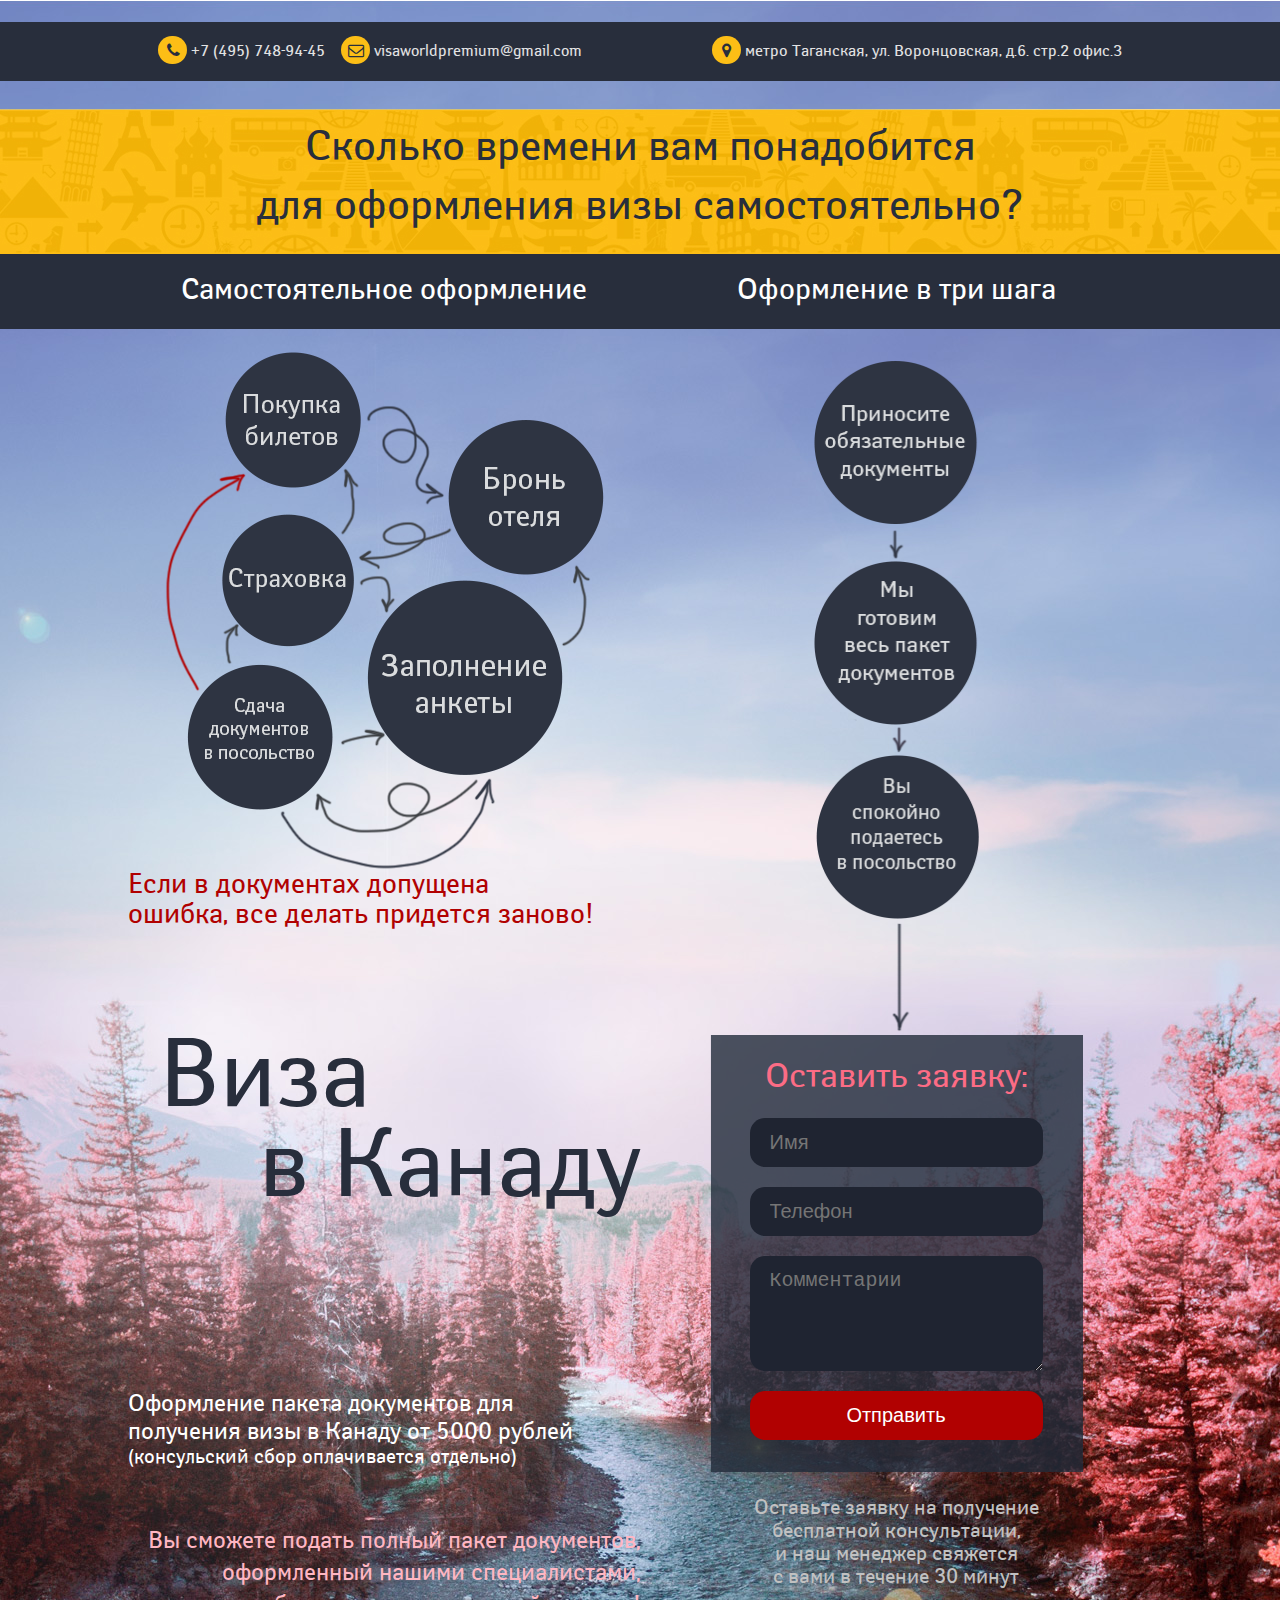
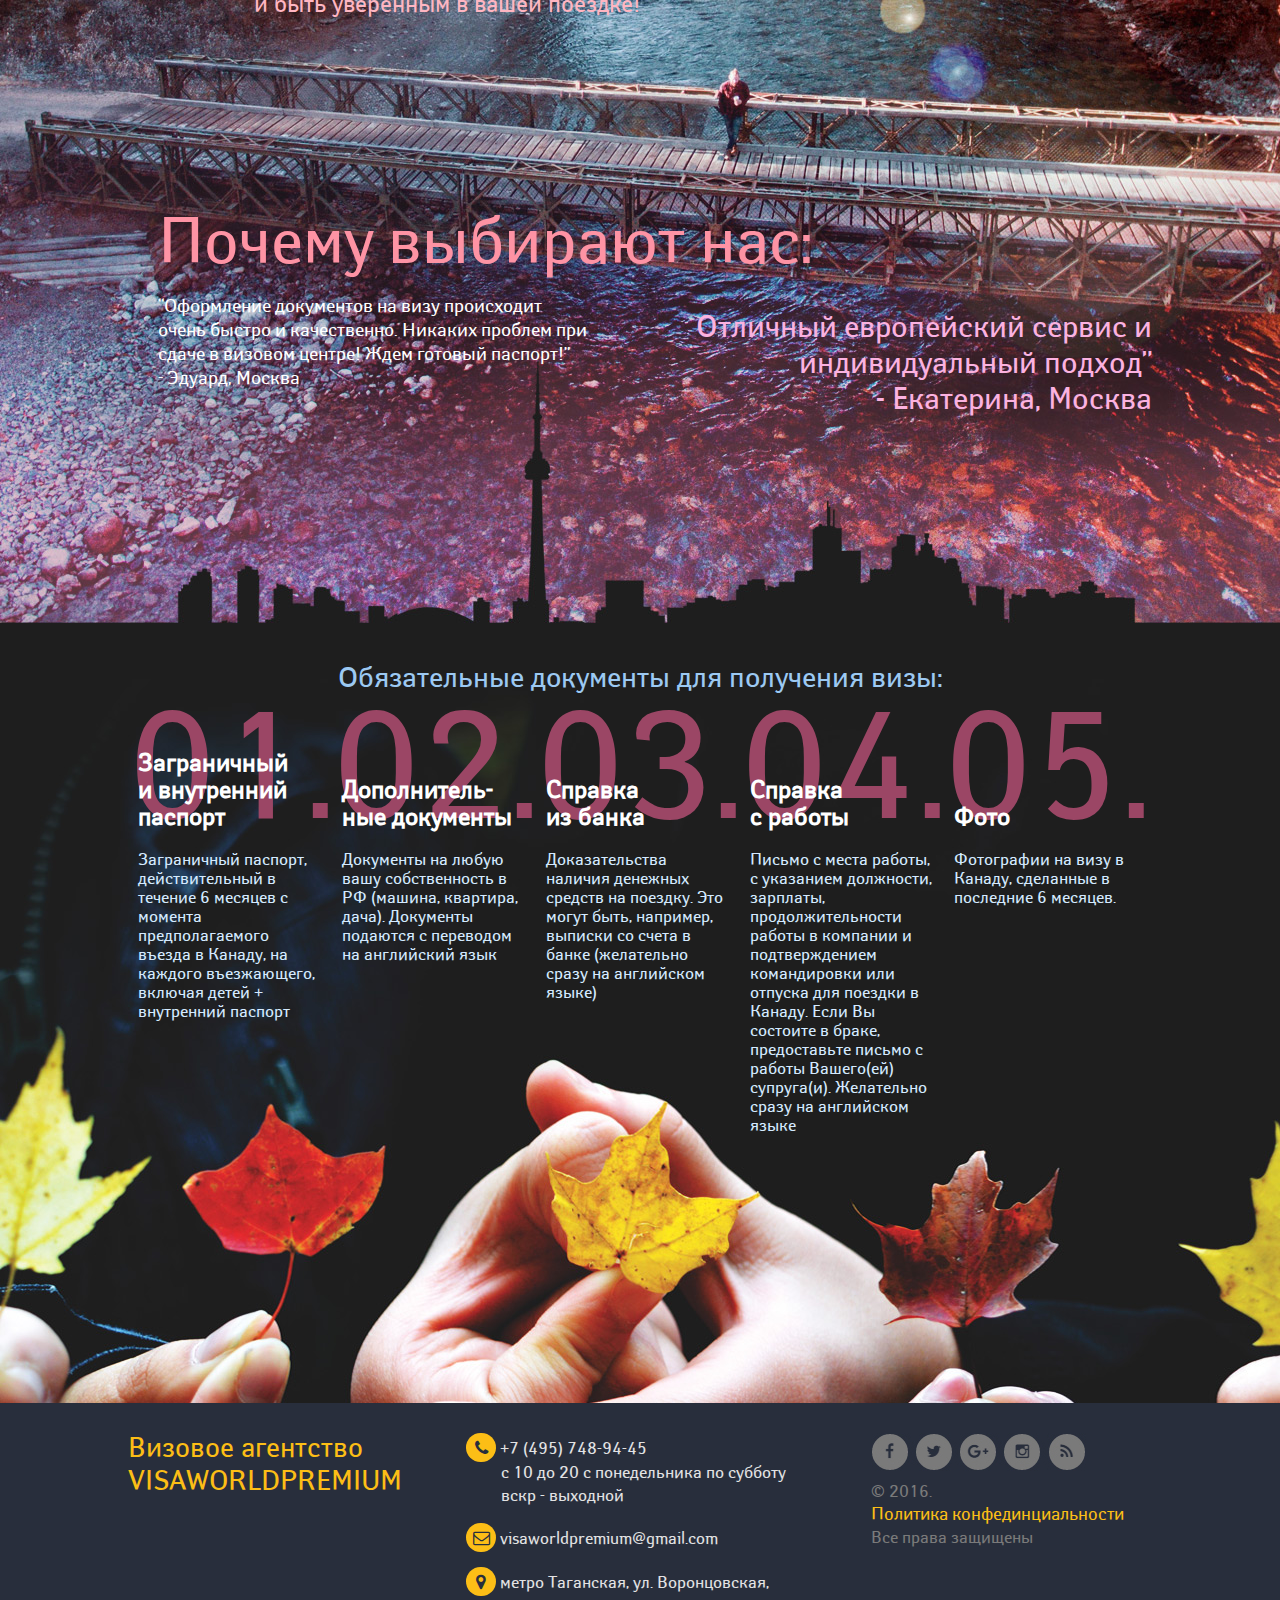
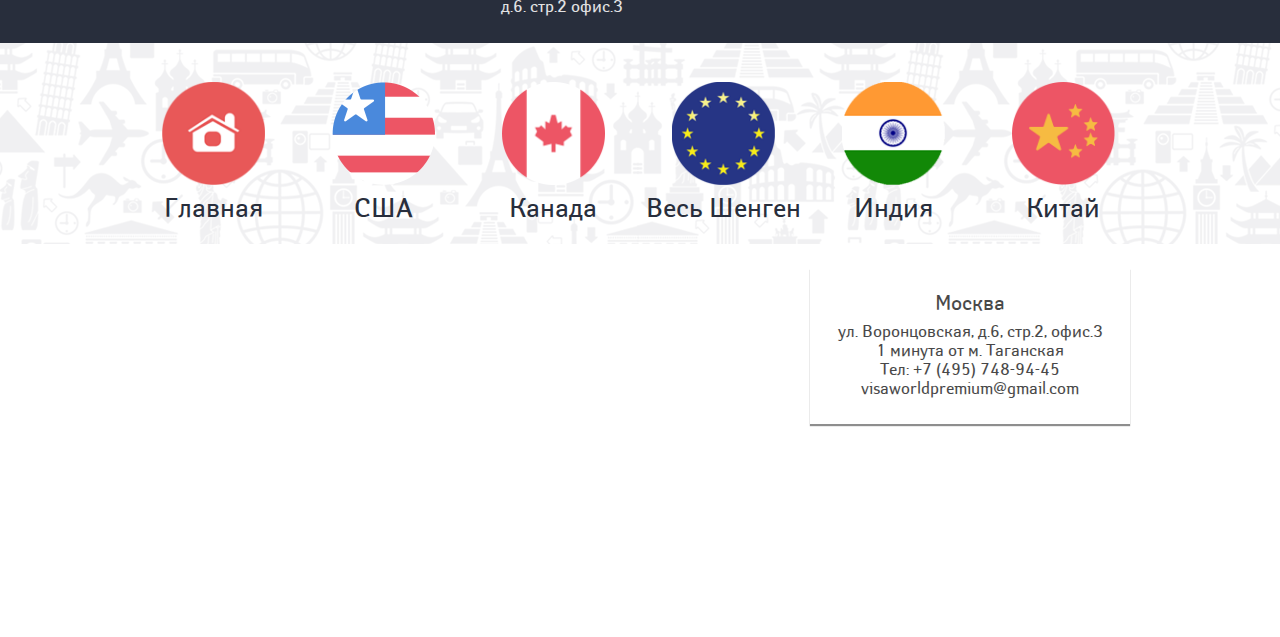
==== canada/index.html @ 1be542d5 "Initial commit" ====
<!DOCTYPE html PUBLIC "-//W3C//DTD XHTML 1.0 Transitional//EN" "http://www.w3.org/TR/xhtml1/DTD/xhtml1-transitional.dtd">
<html lang="ru-RU">
<head>
<meta charset="UTF-8" />
<title>Канада | VISAWORLDPREMIUM</title>
<link rel="stylesheet" type="text/css" media="all" href="../wp-content/themes/vwp2/style.css" />
<link rel="pingback" href="http://visaworldpremium.ru/xmlrpc.php" />

<!-- All in One SEO Pack 2.3.11.1 by Michael Torbert of Semper Fi Web Design[178,210] -->
<link rel="canonical" href="index.html" />
<!-- /all in one seo pack -->
<link rel='dns-prefetch' href='http://s0.wp.com' />
<link rel='dns-prefetch' href='http://s.w.org' />
		<script type="text/javascript">
			window._wpemojiSettings = {"baseUrl":"https:\/\/s.w.org\/images\/core\/emoji\/2.2.1\/72x72\/","ext":".png","svgUrl":"https:\/\/s.w.org\/images\/core\/emoji\/2.2.1\/svg\/","svgExt":".svg","source":{"concatemoji":"http:\/\/visaworldpremium.ru\/wp-includes\/js\/wp-emoji-release.min.js?ver=4.7.2"}};
			!function(a,b,c){function d(a){var b,c,d,e,f=String.fromCharCode;if(!k||!k.fillText)return!1;switch(k.clearRect(0,0,j.width,j.height),k.textBaseline="top",k.font="600 32px Arial",a){case"flag":return k.fillText(f(55356,56826,55356,56819),0,0),!(j.toDataURL().length<3e3)&&(k.clearRect(0,0,j.width,j.height),k.fillText(f(55356,57331,65039,8205,55356,57096),0,0),b=j.toDataURL(),k.clearRect(0,0,j.width,j.height),k.fillText(f(55356,57331,55356,57096),0,0),c=j.toDataURL(),b!==c);case"emoji4":return k.fillText(f(55357,56425,55356,57341,8205,55357,56507),0,0),d=j.toDataURL(),k.clearRect(0,0,j.width,j.height),k.fillText(f(55357,56425,55356,57341,55357,56507),0,0),e=j.toDataURL(),d!==e}return!1}function e(a){var c=b.createElement("script");c.src=a,c.defer=c.type="text/javascript",b.getElementsByTagName("head")[0].appendChild(c)}var f,g,h,i,j=b.createElement("canvas"),k=j.getContext&&j.getContext("2d");for(i=Array("flag","emoji4"),c.supports={everything:!0,everythingExceptFlag:!0},h=0;h<i.length;h++)c.supports[i[h]]=d(i[h]),c.supports.everything=c.supports.everything&&c.supports[i[h]],"flag"!==i[h]&&(c.supports.everythingExceptFlag=c.supports.everythingExceptFlag&&c.supports[i[h]]);c.supports.everythingExceptFlag=c.supports.everythingExceptFlag&&!c.supports.flag,c.DOMReady=!1,c.readyCallback=function(){c.DOMReady=!0},c.supports.everything||(g=function(){c.readyCallback()},b.addEventListener?(b.addEventListener("DOMContentLoaded",g,!1),a.addEventListener("load",g,!1)):(a.attachEvent("onload",g),b.attachEvent("onreadystatechange",function(){"complete"===b.readyState&&c.readyCallback()})),f=c.source||{},f.concatemoji?e(f.concatemoji):f.wpemoji&&f.twemoji&&(e(f.twemoji),e(f.wpemoji)))}(window,document,window._wpemojiSettings);
		</script>
		<style type="text/css">img.wp-smiley,
img.emoji {
	display: inline !important;
	border: none !important;
	box-shadow: none !important;
	height: 1em !important;
	width: 1em !important;
	margin: 0 .07em !important;
	vertical-align: -0.1em !important;
	background: none !important;
	padding: 0 !important;
}
</style>
<link rel='stylesheet' id='contact-form-7-css'  href='../wp-content/plugins/contact-form-7/includes/css/styles-ver=4.6.css' type='text/css' media='all' />
<link rel='stylesheet' id='jetpack_css-css'  href='../wp-content/plugins/jetpack/css/jetpack-ver=4.4.2.css' type='text/css' media='all' />
<script type='text/javascript' src='../wp-includes/js/jquery/jquery-ver=1.12.4.js'></script>
<script type='text/javascript' src='../wp-includes/js/jquery/jquery-migrate.min-ver=1.4.1.js'></script>
<link rel='https://api.w.org/' href='../wp-json/index.json' />
<link rel="EditURI" type="application/rsd+xml" title="RSD" href="../xmlrpc.php-rsd.xml" />
<link rel="wlwmanifest" type="application/wlwmanifest+xml" href="../wp-includes/wlwmanifest.xml" /> 
<meta name="generator" content="WordPress 4.7.2" />
<link rel='shortlink' href='http://wp.me/P8fleC-g' />
<link rel="alternate" type="application/json+oembed" href="../wp-json/oembed/1.0/embed-url=http---visaworldpremium.ru-canada-.json" />
<link rel="alternate" type="text/xml+oembed" href="../wp-json/oembed/1.0/embed-url=http---visaworldpremium.ru-canada-&amp;format=xml.xml" />

<link rel='dns-prefetch' href='http://v0.wordpress.com'>
<style type='text/css'>img#wpstats{display:none}</style>
<!-- Jetpack Open Graph Tags -->
<meta property="og:type" content="article" />
<meta property="og:title" content="Канада" />
<meta property="og:url" content="http://visaworldpremium.ru/canada/" />
<meta property="og:description" content="Посмотрите запись, чтобы узнать подробности." />
<meta property="article:published_time" content="2016-12-29T16:47:37+00:00" />
<meta property="article:modified_time" content="2016-12-29T16:47:37+00:00" />
<meta property="og:site_name" content="VISAWORLDPREMIUM" />
<meta property="og:image" content="https://s0.wp.com/i/blank.jpg" />
<meta property="og:locale" content="ru_RU" />
<meta name="twitter:card" content="summary" />
<meta name="twitter:description" content="Посмотрите запись, чтобы узнать подробности." />
	<meta name="format-detection" content="telephone=no">
	<meta name="format-detection" content="address=no">

<meta name="viewport" content="width=device-width, initial-scale=1">
<link rel="stylesheet" type="text/css" media="all" href="../wp-content/themes/vwp2/css/font-awesome.min.css" />
<meta name="description" content=" " />
<link rel="shortcut icon" type="image/x-icon" href="" />
<link rel="icon" type="image/x-icon" href="" />
<script src="http://api-maps.yandex.ru/2.1/?lang=ru_RU" type="text/javascript"></script>
<link href="https://fonts.googleapis.com/css?family=Roboto" rel="stylesheet">
</head>
<body>
<div class="wrapper">
<div class="home-canada">

<!--Top Contacts Start-->
<div class="top-contacts">
<div class="top-contacts-ins">
<div class="top-phone">
<i class="fa fa-phone" aria-hidden="true"></i> +7 (495) 748-94-45</div>
<div class="top-email">
<i class="fa fa-envelope-o" aria-hidden="true"></i> visaworldpremium@gmail.com</div>
<div class="top-adress">
<i class="fa fa-map-marker" aria-hidden="true"></i> метро Таганская, ул. Воронцовская, д.6. стр.2 офис.3</div>
</div>
</div>
<!--Top Contacts End-->

<!--Top Slogan Start-->
<div class="top-slogan">
<span>Сколько времени вам понадобится<br />
для оформления визы самостоятельно?</span>
</div>
<div class="top-slogans1">
<div class="top-slogans1-ins">
<div class="top-slogans1-left">
Самостоятельное оформление
</div>
<div class="top-slogans1-right">
Оформление в три шага
</div>
</div>
</div>
<!--Top Slogan End-->
<!--Steps Start-->
<div class="steps">
<div class="steps-left">
<div class="steps-title">Самостоятельное оформление</div>
<img src="../wp-content/themes/vwp2/images/circle-bg1-3.png" />
Если в документах допущена<br />
ошибка, все делать придется заново!
</div>
<div class="steps-right">
<div class="steps-title">Оформление в три шага</div>
<img src="../wp-content/themes/vwp2/images/circle-bg2-5.png" />
</div>
</div>
<!--Steps End-->

<!--Form Start-->
<div class="form-block">
<div class="form-left">
<span class="can-title can-title-right">Виза</span>
<span class="can-title">в Канаду</span>

<span class="can-subtitle">Оформление пакета документов для<br />
получения визы в Канаду от 5000 рублей</span>
<span class="can-subtitle-small">(консульский сбор оплачивается отдельно)</span>

<div class="under-form-title2">
Вы сможете подать полный пакет документов,<br />
оформленный нашими специалистами,<br />
и быть уверенным в вашей поездке!
</div>
</div>
<div class="form-right">
<div class="form-item2">
<div class="form-item-ins">
Оставить заявку:
<form action="../mail.php.html" method="post" onsubmit="yaCounter42616294.reachGoal('canada'); return true;">
<div class="order__input">
<input type="text" class="input" name="name" placeholder="Имя" required>
</div>
<div class="order__input">
<input type="text" class="input" name="phone" placeholder="Телефон" required>
<input type="hidden" class="" value="Заявка с сайта. Страница Канада" name="type">
</div>
<div class="order__input">
<textarea name="time" class="textarea" placeholder="Комментарии"></textarea>
</div>
<div class="order__input">
<input type="submit" class="submit" value="Отправить">
</div>
</form>
</div>
</div>
<div class="form-mess2">
Оставьте заявку на получение<br />
бесплатной консультации,<br />
и наш менеджер свяжется<br />
с вами в течение 30 минут
</div>
</div>
</div>
<!--Form End-->

<div style="clear:both;"></div>

<div class="can2-title2">Почему выбирают нас:</div>

<div class="can2-tworev">
<div class="can2-rew-item1">
“Оформление документов на визу
происходит очень быстро и качественно.
Никаких проблем при сдаче в визовом
центре! Ждем готовый паспорт!”<br />
- Эдуард, Москва
</div>
<div class="can2-rew-item2">
Отличный европейский сервис
и индивидуальный подход”<br />
- Екатерина, Москва
</div>
</div>

</div>
<div class="home-canada2">

<div class="can2-title">Обязательные документы для получения визы:</div>
<div class="can2-numbers">

<div class="number-item2">
<div class="number-cif2">01.</div>
<div class="number-desc2">
<strong>Заграничный<br />и внутренний паспорт</strong><br />
Заграничный паспорт,
действительный в
течение 6 месяцев с
момента предполагаемого
въезда в Канаду, на
каждого въезжающего,
включая детей +
внутренний паспорт
</div>
</div>

<div class="number-item2">
<div class="number-cif2">02.</div>
<div class="number-desc2">
<strong>Дополнитель-<br />ные документы</strong><br />
Документы на любую
вашу собственность
в РФ (машина,
квартира, дача).
Документы подаются
с переводом на
английский язык
</div>
</div>

<div class="number-item2">
<div class="number-cif2">03.</div>
<div class="number-desc2">
<strong>Справка<br />из банка</strong><br />
Доказательства наличия
денежных средств на
поездку. Это могут быть,
например, выписки со
счета в банке (желательно
сразу на английском языке)
</div>
</div>

<div class="number-item2">
<div class="number-cif2">04.</div>
<div class="number-desc2">
<strong>Справка<br />с работы</strong><br />
Письмо с места работы,
с указанием должности,
зарплаты,
продолжительности
работы в компании и
подтверждением
командировки или
отпуска для поездки
в Канаду. Если Вы состоите
в браке, предоставьте
письмо с работы Вашего(ей)
супруга(и). Желательно сразу
на английском языке 
</div>
</div>

<div class="number-item2">
<div class="number-cif2">05.</div>
<div class="number-desc2">
<strong>Фото</strong><br />
Фотографии на визу
в Канаду, сделанные
в последние 6 месяцев.
</div>
</div>
<div style="clear:both;"></div>
</div>

<div style="clear:both;"></div>
</div>
<div class="footer">

<!--Footer Informations Start-->
<div class="footer-ins">
<div class="footer-item1">
Визовое агентство<br />
VISAWORLDPREMIUM</div>
<div class="footer-item2">
<div class="footer-item2-ins">
<i class="fa fa-phone" aria-hidden="true"></i> +7 (495) 748-94-45<br />
<span>с 10 до 20 с понедельника по субботу<br />
вскр - выходной</span>
<div class="clear3"></div>
<i class="fa fa-envelope-o" aria-hidden="true"></i> visaworldpremium@gmail.com<div class="clear3"></div>
<i class="fa fa-map-marker" aria-hidden="true"></i> метро Таганская, ул. Воронцовская,<br /> <span>д.6. стр.2 офис.3</span></div>
</div>
<div class="footer-item3">
<div class="footer-item3-ins">
<img src="../wp-content/themes/vwp2/images/soc.jpg" />
<div>© 2016.<br />
<a href="index.html#">Политика конфединциальности</a><br />
Все права защищены</div></div>
</div>
</div><!--Footer Informations End-->

</div>

<!--Lands Start-->
<div class="lands-bg2">
<div class="lands-bg-ins2">

<div class="lands-item2">
<a href="../index.html" title="Главная"><img src="../wp-content/themes/vwp2/images/home.png" /><span>Главная</span></a></div>
<div class="lands-item2">
<a href="../usa/index.html" title="США"><img src="../wp-content/themes/vwp2/images/usa.png" /><span>США</span></a></div>
<div class="lands-item2">
<a href="index.html" title="Канада"><img src="../wp-content/themes/vwp2/images/canada.png" /><span>Канада</span></a></div>
<div class="lands-item2">
<a href="../shengen/index.html" title="Весь Шенген"><img src="../wp-content/themes/vwp2/images/eu.png" /><span>Весь Шенген</span></a></div>
<div class="lands-item2">
<a href="../india/index.html" title="Индия"><img src="../wp-content/themes/vwp2/images/india.png" /><span>Индия</span></a></div>
<div class="lands-item2">
<a href="../china/index.html" title="Китай"><img src="../wp-content/themes/vwp2/images/kitai.png" /><span>Китай</span></a></div>
<div style="clear:both;"></div>
</div>
</div><!--Lands End-->

<div class="footer-map">
<div class="cnt">
				<div class="map__block">
					<p><b>Москва</b></p>
<p>ул. Воронцовская, д.6, стр.2, офис.3<br />1 минута от м. Таганская<br />Тел: +7 (495) 748-94-45<br />visaworldpremium@gmail.com</p>				</div>
</div>
<div id="map" style="width: 100%; height: 393px;"></div>
<script type="text/javascript">
    ymaps.ready(init);
    var myMap,
        myPlacemark;

    function init(){     
        myMap = new ymaps.Map("map", {
            center: [55.739504, 37.654960],
            zoom: 17,
			controls: []
        });

        myPlacemark = new ymaps.Placemark([55.739504, 37.654960], { 
			hintContent: 'Визовое агентство VISAWORLDPREMIUM', 
            balloonContent: 'метро Таганская, ул. Воронцовская, д.6, стр.2, офис.3'
        },
		{preset: 'islands#blueDotIcon'});

        myMap.geoObjects.add(myPlacemark);
    }
	
</script>
</div>
</div>
	<div style="display:none">
	</div>
<script type='text/javascript' src='../wp-includes/js/comment-reply.min-ver=4.7.2.js'></script>
<script type='text/javascript' src='../wp-content/plugins/contact-form-7/includes/js/jquery.form.min-ver=3.51.0-2014.06.20.js'></script>
<script type='text/javascript'>
/* <![CDATA[ */
var _wpcf7 = {"recaptcha":{"messages":{"empty":"\u041f\u043e\u0436\u0430\u043b\u0443\u0439\u0441\u0442\u0430 \u043f\u043e\u0434\u0442\u0432\u0435\u0440\u0434\u0438\u0442\u0435, \u0447\u0442\u043e \u0412\u044b - \u043d\u0435 \u0440\u043e\u0431\u043e\u0442."}}};
/* ]]> */
</script>
<script type='text/javascript' src='../wp-content/plugins/contact-form-7/includes/js/scripts-ver=4.6.js'></script>
<script type='text/javascript' src='http://s0.wp.com/wp-content/js/devicepx-jetpack.js?ver=201706'></script>
<script type='text/javascript' src='../wp-includes/js/wp-embed.min-ver=4.7.2.js'></script>
<script type='text/javascript' src='http://stats.wp.com/e-201706.js' async defer></script>
<script type='text/javascript'>
	_stq = window._stq || [];
	_stq.push([ 'view', {v:'ext',j:'1:4.4.2',blog:'121867238',post:'16',tz:'3',srv:'visaworldpremium.ru'} ]);
	_stq.push([ 'clickTrackerInit', '121867238', '16' ]);
</script>
<!-- Yandex.Metrika counter -->
<script type="text/javascript">
    (function (d, w, c) {
        (w[c] = w[c] || []).push(function() {
            try {
                w.yaCounter42616294 = new Ya.Metrika({
                    id:42616294,
                    clickmap:true,
                    trackLinks:true,
                    accurateTrackBounce:true,
                    webvisor:true
                });
            } catch(e) { }
        });

        var n = d.getElementsByTagName("script")[0],
            s = d.createElement("script"),
            f = function () { n.parentNode.insertBefore(s, n); };
        s.type = "text/javascript";
        s.async = true;
        s.src = "https://mc.yandex.ru/metrika/watch.js";

        if (w.opera == "[object Opera]") {
            d.addEventListener("DOMContentLoaded", f, false);
        } else { f(); }
    })(document, window, "yandex_metrika_callbacks");
</script>
<noscript><div><img src="https://mc.yandex.ru/watch/42616294" style="position:absolute; left:-9999px;" alt="" /></div></noscript>
<!-- /Yandex.Metrika counter -->
</body>
</html>
---- wp-content/themes/vwp2/style.css ----
/*
Theme Name: VISAWORLDPREMIUM
Theme URI: http://visaworldpremium.ru
Description: Тема для сайта Визового агентства VISAWORLDPREMIUM
Version: 1.0
Author: Q333
Author URI: http://visaworldpremium.ru
*/
@font-face {
    font-family: YanusC;
    src: url("fonts/yanusc.otf");
	src: url("fonts/pt_yanus_cyrillic.ttf");
   }
* {
	outline: none;
	margin: 0;
	padding: 0;
	-webkit-box-sizing: border-box;
	   -moz-box-sizing: border-box;
	        box-sizing: border-box;
}

body { background-color:#282E3C;
	margin: 0;
	font-family: YanusC, sans-serif;
	font-size: 16px;
	color: #ffffff;
}

a{color:#fcbe16; text-decoration: none; font-family: YanusC, sans-serif; font-size: 16px; outline: none;}
a:hover{color:#fcbe16; text-decoration: underline; font-family: YanusC, sans-serif; font-size: 16px; outline: none;}

img {border:0}
a img {border:0}
div {overflow:visible;}
input, textarea { outline:none; }
input:active, textarea:active { outline:none; }
:focus { outline:none; }

.clear1 {width:100%; height:5px; clear:both;}
.clear2 {width:100%; height:10px;}
.clear3 {width:100%; height:15px;}
.clear4 {width:100%; height:20px;}
.clear5 {width:100%; height:30px;}

.wrapper {max-width:1600px; min-width:1024px; height:auto; display:block; margin:0 auto;}
.home-main {background: url("images/home-bg.jpg") center top no-repeat; max-width:1600px; min-width:1024px; height:2012px; display:block; margin:0 auto; padding-top:22px;}



.top-contacts {background-color:#282e3c; width:100%; height:59px; display:block; margin-bottom:28px;}
.top-contacts-ins {width:1024px; font-family: YanusC, sans-serif; display:block; color:#e2e2e3; font-size:16px; line-height:59px; margin:0 auto;}
.top-contacts-ins a{color:#e2e2e3; font-size:16px; line-height:59px; text-decoration: none;}
.top-contacts-ins i {width:29px; color:#282e3c; background-color:#fcbe16; border-radius: 5px; border-radius: 18px;}
.fa-phone {padding: 6px 0px 6px 9px;}
.fa-envelope-o {padding: 6px 0px 6px 7px;}
.fa-map-marker {padding: 6px 10px 6px 10px;}
.top-phone {width:213px; float:left; padding-left:30px;}
.top-email {width:269px; float:left;}
.top-adress {width:482px; float:right; text-align:right; padding-right:30px;}

.top-slogan {background: url("images/yellow-bg.jpg") center top no-repeat #fcbe16; max-width:1600px; min-width:1024px; height:145px; text-align:center; color:#282e3c; font-size:43px; line-height:59px;}
.top-slogan span {padding-top:10px; display:block;}

.top-slogans1 {background-color:#282e3c; width:100%; height:75px; display:block;}
.top-slogans1-ins {width:1024px; font-family: YanusC, sans-serif; display:block; color:#ffffff; font-size:30px; line-height:75px; margin:0 auto;}
.top-slogans1-left {width:512px; float:left; text-align:center;}
.top-slogans1-right {width:512px; float:right; text-align:center;}

.steps {width:1024px; display:block; margin:0 auto; height:auto; color:#b10101; text-align:left; font-size:28px; clear:both;}
.steps-left {width:512px; height:auto; float:left;}
.steps-left img {width:439px; height:518px; border:0; margin:23px auto 0 auto; display:block;}
.steps-right {width:512px; height:auto; float:right;}
.steps-right img {width:165px; height:671px; border:0; margin:32px auto 0 auto; display:block;}

.steps-title {display:none;}

.form-block {width:1024px; display:block; margin:0 auto; height:auto; color:#282e3c; text-align:center; font-size:53px; clear:both; padding-top:3px;}
.form-left {width:512px; height:auto; float:left;}
.form-right {width:512px; height:auto; float:right;}
.form-item {background: url("images/form-bg.png") center top repeat-y; width:373px; min-height:437px; text-align:center; color:#fcbe16; font-size:35px; line-height:40px; display:block; margin:0 auto;}
.form-item2 {background: url("images/form-bg.png") center top repeat-y; width:373px; min-height:437px; text-align:center; color:#fc6c85; font-size:35px; line-height:40px; display:block; margin:0 auto;}
.form-item3 {background: url("images/form-bg.png") center top repeat-y; width:373px; min-height:437px; text-align:center; color:#53a6fc; font-size:35px; line-height:40px; display:block; margin:0 auto;}
.form-item-ins {padding:23px 40px 23px 40px; width:100%;}
.form-item-ins form{font-size:14px; line-height:18px;}
.form-mess {color:#1e2325; text-align:center; font-size:21px; padding-top:25px;}



form .input {background-color:#1f2431; width:100%; border:0; border-radius:15px; color:#757a85; font-size:20px; padding:13px 20px;}
form .textarea {background-color:#1f2431; width:100%; height:115px; border:0; border-radius:15px; color:#757a85; font-size:20px; padding:13px 20px;}
form .order__input {padding-top:20px;}
form .submit {background-color:#b10101; width:100%; border:0; border-radius:15px; color:#ffffff; font-size:20px; padding:13px 20px; text-align:center;  cursor:pointer;}

.home-middle {background: url("images/fly-bg.jpg") center top no-repeat; max-width:1600px; min-width:1024px; height:973px; display:block; margin:0 auto;}


.lands-title {width:1024px; color:#dde7ff; font-size:33px; padding:50px 0px; display:block; margin:0 auto; text-align:center;}
.lands-items {width:1024px; display:block; margin:0 auto; color:#ffffff; font-size:23px; text-align:center; clear:both;}
.lands-items a{color:#ffffff; font-size:23px; text-decoration: none;}
.lands-item {width:204px; height:auto; float:left; padding-bottom:20px;}
.lands-item img {width:103px; height:103px; border:0; margin-bottom:10px;}
.lands-item span {display:block;}

.pref-blocks {width:1024px; font-size:28px; padding:50px 0px; display:block; margin:0 auto; clear:both;}
.pref-block1 {width:512px; height:auto; float:left; text-align:left;}
.pref-block2 {width:512px; height:auto; float:right; text-align:right;}

.pref-title {font-size:57px; line-height:56px; color:#0041da; display:block; margin:0 0 70px 10px;}
.pref-subtitle1 {font-size:28px; line-height:30px; color:#0090ff; display:block; text-align:right; margin-right:80px;}
.pref-subtitle2 {font-size:26px; line-height:33px; color:#00b6ff; display:block; margin:50px 50px 0 120px;}

.footer {background-color:#282e3c; max-width:1600px; min-width:1024px; height:240px; display:block; margin:0 auto;}

.footer-ins {width:1024px; font-size:17px; padding:30px 0px; display:block; margin:0 auto; clear:both; text-align:left;}

.footer-item1 {width:33%; height:auto; float:left; font-size:28px; line-height:33px; color:#fcbe16; text-align:left;}
.footer-item2 {width:33%; height:auto; float:left; font-size:17px; line-height:23px; color:#e2e2e3; text-align:left;}
.footer-item2 span {display:block; padding-left:35px;}
.footer-item2-ins {width:341px; height:auto; display:block; margin:0 auto;}
.footer-item3 {width:33%; height:auto; float:left; font-size:17px; line-height:23px; color:#7a7a7a; text-align:right;}
.footer-item3 span {color:#fcbe16;}
.footer-item3 a {color:#fcbe16; font-size:18px; line-height:23px; text-decoration: none;}
.footer-item3 a:hover {color:#fcbe16; font-size:18px; line-height:23px; text-decoration: underline;}
.footer-item3-ins {width:271px; height:auto; display:block; margin-left:auto; text-align:left;}
.footer-item3-ins img{display:block; padding-bottom:10px;}

.footer-ins i {width:30px; color:#282e3c; background-color:#fcbe16; border-radius: 5px; border-radius: 18px;}

.footer-map {background-color: #fff; max-width:1600px; min-width:1024px; height:393px; display:block; margin:0 auto; position: relative;}
.footer-map  .cnt {
	z-index: 100;
}
#map {
	position: absolute;
	top: 0;
	bottom: 0;
	left: 0;
	right: 0;
}
.map__block {
	width: 320px;
	padding: 25px;
	text-align:center;
	z-index: 100;
	background-color: #fff;
	position: absolute;
	top: 24px;
	right: 150px;
	color: #1b1b1b;
	font-family: YanusC, sans-serif;
	font-size: 17px;
	opacity: 0.8;
    filter: alpha(Opacity=80);
	box-shadow: 0 2px 1px rgba(0,0,0, 0.55);
	-moz-box-shadow: 0 2px 1px rgba(0,0,0, 0.55);
	-webkit-box-shadow: 0 2px 1px rgba(0,0,0, 0.55)
	line-height: 18px;
	font-weight: 300;
}
.map__block b {font-size: 21px; margin-bottom:7px; display:block;}

.lands-bg2 {background: url("images/icon-bg.png") center top no-repeat; max-width:1600px; min-width:1024px; height:auto; display:block; margin:0 auto;}
.lands-bg-ins2 {width:1024px; display:block; margin:0 auto; text-align:center; padding-top:39px; clear:both; color:#282e3c; font-size:27px;}
.lands-item2 {width:170px; height:auto; float:left; padding-bottom:20px; text-align:center;}
.lands-item2 a {color:#282e3c; font-size:27px; display:block;}
.lands-item2 a:hover {text-decoration:none;}
.lands-item2 img {margin-bottom:10px; width:103px; height:103px;}
.lands-item2 span {display:block;}

    /* USA Start */

.home-usa {background: url("images/usa-bg1.jpg") center top no-repeat; max-width:1600px; min-width:1024px; height:1886px; display:block; margin:0 auto; padding-top:22px;}
.home-usa2 {background: url("images/usa-bg2.jpg") center bottom no-repeat #03a5ec; max-width:1600px; min-width:1024px; min-height:1116px; display:block; margin:0 auto;}

.form-left span.usa-title {color:#282e3c; text-align:center; font-size:92px; display:block;}
.form-left span.usa-subtitle {color:#613c42; text-align:left; font-size:24px; display:block; padding-left:38px; padding-top:20px;}
.form-left span.usa-subtitle-small {color:#613c42; text-align:left; font-size:20px; display:block; padding-left:38px; padding-top:0px;}
.form-left span.usa-messag {color:#6f473b; text-align:center; padding-top:40px; font-size:21px; display:block;}

.under-form-title {width:100%; color:#ffffff; text-align:left; font-size:27px; display:block; padding-left:102px; padding-top:105px; clear:both;}

.usa2-title {width:100%; color:#282e3c; text-align:center; font-size:29px; padding-top:40px; padding-bottom:15px;}

.usa2-numbers {width:1024px; display:block; height:auto; position: relative; margin:0 auto;}
.number-item {width:204px; display:block; height:auto; position: relative; float:left;}
.number-cif {width:100%; position: absolute; color:#0171bf; font-family: Calibri, YanusC, sans-serif; text-align:left; font-size:152px; line-height:132px;}
.number-desc {width:100%; z-index:1000; color:#d4eaff; text-align:left; font-size:17px; position: inherit; padding:0 10px;}
.number-desc strong {color:#ffffff; z-index:1000; font-size:25px; font-weight:bold; display:table-cell; padding-top:30px; height:122px; vertical-align: bottom;}

.usa2-title2 {width:1024px; color:#282e3c; text-align:right; font-size:65px; padding-bottom:15px; margin:0 auto;}
.usa2-subtitle2 {width:1024px; color:#02599c; text-align:right; font-size:31px; display:block; padding-bottom:45px; margin:0 auto;}
.usa2-tworev {width:1024px; height:auto; color:#014789; text-align:left; font-size:20px; display:block; padding-bottom:45px; margin:0 auto;}
.tworev-item1 {float:right; width:410px; color:#ffffff; padding-right:30px;}
.tworev-item2 {float:right; width:290px;}
.usa2-tworev2 {width:1024px; color:#097caf; text-align:left; font-size:22px; display:block; padding-left: 560px; padding-bottom:15px; margin:0 auto;}

    /* USA End */
	
	/* Shengen Start */

.home-shengen {background: url("images/shengen-bg1.jpg") center -6px no-repeat; max-width:1600px; min-width:1024px; height:1895px; display:block; margin:0 auto; padding-top:22px;}
.home-shengen2 {background: url("images/shengen-bg2.jpg") center bottom no-repeat #288df4; max-width:1600px; min-width:1024px; min-height:1101px; display:block; margin:0 auto;}
.steps-right img.breit {width:358px; height:665px; border:0;}

.form-mess2 {color:#c1c1c1; text-align:center; font-size:21px; padding-top:25px;}

.form-left span.shen-title {color:#282e3c; text-align:right; font-size:80px; display:block; padding-bottom:295px;}
.form-left span.shen-subtitle {color:#fcbe16; text-align:right; font-size:24px; display:block;}
.form-left span.shen-subtitle-small {color:#fcbe16; text-align:right; font-size:20px; display:block; padding-top:0px;}
.under-form-title2 {width:100%; color:#ffffff; text-align:left; font-size:24px; line-height:28px; display:block; padding-top:55px; clear:both;}

.shen2-title2 {width:1024px; color:#282e3c; text-align:left; font-size:65px; padding:40px 0 15px 30px; margin:0 auto;}
.shen2-subtitle2 {width:1024px; color:#02599c; text-align:right; font-size:31px; display:block; padding-bottom:45px; padding-top:20px; margin:0 auto;}
.shen2-subtitle2-ins {width:760px; text-align:right; padding-left:20px;}
.shen2-tworev {width:1024px; height:auto; text-align:left; display:block; margin:0 auto;}
.shen2-tworev-ins {width:770px; height:auto; padding-left:20px;}
.shen2-tworev-item1 {float:left; width:249px; color:#ffffff; padding-right:30px; font-size:20px; line-height:25px;}
.shen2-tworev-item2 {float:left; width:249px; color:#1471c6; padding-right:30px; font-size:20px; line-height:25px;}
.shen2-tworev-item3 {float:left; width:249px; color:#014789; font-size:20px; line-height:25px;}


	/* Shengen End */
	
	/* UK Start */
	
.home-uk {background: url("images/london-bg1.jpg") center top no-repeat; max-width:1600px; min-width:1024px; height:1901px; display:block; margin:0 auto; padding-top:22px;}
.home-uk2 {background: url("images/london-bg2.jpg") center bottom no-repeat #288df4; max-width:1600px; min-width:1024px; min-height:1102px; display:block; margin:0 auto;}	

.form-left span.uk-title {color:#282e3c; text-align:right; font-size:80px; display:block;}
.uk-title-right {padding-right:135px;}
.form-left span.uk-subtitle {color:#fcbe16; text-align:right; font-size:24px; display:block; padding-top:319px;}
.form-left span.uk-subtitle-small {color:#fcbe16; text-align:right; font-size:20px; display:block; padding-top:0px;}

.under-form-title3 {width:100%; color:#ffffff; text-align:center; font-size:27px; display:block; padding-left:102px; padding-top:55px; clear:both;}

.uk2-subtitle2 {width:1024px; color:#02599c; text-align:left; font-size:31px; display:block; padding-bottom:45px; margin:0 auto; padding-left:100px;}
.uk2-tworev {width:1024px; height:auto; color:#014789; text-align:left; font-size:20px; display:block; padding-bottom:45px; margin:0 auto;}
.uk2-tworev-item1 {float:right; width:410px; color:#ffffff; padding-right:30px; font-size:21px; line-height:24px;}
.uk2-tworev-item2 {float:right; width:290px; font-size:21px; line-height:24px; margin-right:130px;}
	
	/* UK End */

	/* Canada Start */
	
.home-canada {background: url("images/canada-bg1.jpg") center top no-repeat; max-width:1600px; min-width:1024px; height:2223px; display:block; margin:0 auto; padding-top:22px;}
.home-canada2 {background: url("images/canada-bg2.jpg") center bottom no-repeat #1e1e1e; max-width:1600px; min-width:1024px; min-height:780px; display:block; margin:0 auto;}

.form-left span.can-title {color:#282e3c; text-align:right; font-size:97px; display:block; padding-bottom:0px; line-height:90px;}
.can-title-right {padding-right:270px;}
.form-left span.can-subtitle {color:#ffffff; text-align:left; font-size:24px; display:block; padding-top:175px; line-height:28px;}
.form-left span.can-subtitle-small {color:#ffffff; text-align:left; font-size:20px; line-height:24px; display:block; padding-top:0px;}
.under-form-title2 {width:100%; color:#ffb6c2; text-align:right; font-size:24px; line-height:32px; display:block; padding-top:55px; clear:both;}

.can2-title2 {width:1024px; color:#fe93a4; text-align:left; font-size:65px; padding:190px 0 15px 30px; margin:0 auto;}
.can2-tworev {width:1024px; height:auto; text-align:left; display:block; margin:0 auto;}
.can2-rew-item1 {width:462px; height:auto; color:#ffffff; text-align:left; font-size:19px; line-height:24px; display:block; padding-left:30px;}
.can2-rew-item2 {width:512px; height:auto; color:#fbb2e0; text-align:right; float:right; font-size:31px; line-height:36px; display:block; margin-top:-80px;}

.can2-title {width:100%; color:#9cc9f2; text-align:center; font-size:29px; padding-top:40px; padding-bottom:15px;}

.can2-numbers {width:1024px; display:block; height:auto; position: relative; margin:0 auto;}
.number-item2 {width:204px; display:block; height:auto; position: relative; float:left;}
.number-cif2 {width:100%; position: absolute; color:#9b4665; font-family: Calibri, YanusC, sans-serif; text-align:left; font-size:152px; line-height:132px;}
.number-desc2 {width:100%; z-index:1000; color:#d4eaff; text-align:left; font-size:17px; position: inherit; padding:0 10px;}
.number-desc2 strong {color:#ffffff; z-index:1000; font-size:25px; font-weight:bold; display:table-cell; padding-top:30px; height:122px; vertical-align: bottom;}
	
	/* Canada End */
	
	/* China Start */
	
.home-china {background: url("images/china-bg1.jpg") center top no-repeat; max-width:1600px; min-width:1024px; height:1920px; display:block; margin:0 auto; padding-top:22px;}
.home-china2 {background: url("images/china-bg2.jpg") center bottom no-repeat #1d2167; max-width:1600px; min-width:1024px; min-height:1083px; display:block; margin:0 auto;}	

.form-left span.china-title {color:#282e3c; text-align:right; font-size:97px; display:block; padding-bottom:0px; line-height:90px;}
.china-title-right2 {padding-right:300px;}

.form-left span.china-subtitle {color:#606060; text-align:left; font-size:27px; display:block; padding-top:10px;}
.form-left span.china-subtitle-small {color:#606060; text-align:left; font-size:22px; display:block; padding-top:0px;}
.under-form-title-china {width:100%; color:#ffffff; text-align:left; font-size:24px; line-height:30px; display:block; padding-top:195px; clear:both;}

.china2-title {width:100%; color:#ffffff; text-align:center; font-size:29px; padding-top:40px; padding-bottom:15px;}

.number-cif-china {width:100%; position: absolute; color:#2f3aed; font-family: Calibri, YanusC, sans-serif; text-align:left; font-size:152px; line-height:132px;}

.china2-title2 {width:1024px; color:#292f9c; text-align:center; font-size:65px; padding:40px 0 15px 30px; margin:0 auto;}
.china2-subtitle2 {width:1024px; color:#0276cf; text-align:left; font-size:31px; display:block; padding-top:20px; margin:0 auto;}
.china2-subtitle2-ins {padding-left:90px; padding-bottom:45px;}
.china2-subtitle2-ins2 {width:704px; color:#6fb9fe; font-size:19px; line-height:27px; display:block;}
	
	/* China End */
	
	/* India Start */

.home-india {background: url("images/india-bg1.jpg") center top no-repeat; max-width:1600px; min-width:1024px; height:1793px; display:block; margin:0 auto; padding-top:22px;}
.home-india2 {background: url("images/india-bg2.jpg") center bottom no-repeat #cc7ab2; max-width:1600px; min-width:1024px; min-height:1208px; display:block; margin:0 auto;}	

.form-left span.india-subtitle {width:400px; color:#78cdfd; text-align:center; font-size:37px; display:block; padding-top:40px;}
.under-form-title-india {width:500px; color:#ffffff; text-align:left; font-size:34px; line-height:40px; display:block; padding-top:45px; clear:both;}

.india2-title {width:100%; color:#6d0033; text-align:center; font-size:29px; padding-top:40px; padding-bottom:15px;}

.number-cif-india {width:100%; position: absolute; color:#7f3f58; font-family: Calibri, YanusC, sans-serif; text-align:left; font-size:152px; line-height:132px;}
.number-item-india {width:341px; display:block; height:auto; position: relative; float:left;}
.number-desc-india {width:100%; z-index:1000; color:#523040; text-align:left; font-size:17px; position: inherit; padding:0 10px;}
.number-desc-india strong {color:#ffffff; z-index:1000; font-size:25px; font-weight:bold; display:table-cell; padding-top:30px; height:122px; vertical-align: bottom;}

.india2-title2 {width:1024px; color:#39283c; text-align:left; font-size:65px; padding:40px 0 15px 0px; margin:0 auto;}
.india2-title2 span {display:block; padding-left:100px;}
.india2-subtitle2 {width:1024px; color:#6c0051; text-align:left; font-size:31px; display:block; padding-top:20px; margin:0 auto;}
.india2-subtitle2-ins {padding-left:90px; padding-bottom:45px;}
	
	/* India End */


 
@media (max-width : 1024px) {
	
.wrapper {max-width:1024px; min-width:320px; width:100%; height:auto; display:block; margin:0 auto;}
.home-main {background: url("images/home-bg.jpg") center top no-repeat #151b36; max-width:1024px; min-width:320px; min-height:2012px; height:auto; display:block; margin:0 auto; clear:both;}

.top-contacts {height:auto;}
.top-contacts-ins {width:100%; text-align:center; line-height:21px; padding:10px 0;}
.top-phone {width:100%; float:none; text-align:center;}
.top-email {width:100%; float:none; text-align:center;}
.top-adress {width:100%; float:none; text-align:center;}
.top-contacts-ins i {width:30px;}
.fa-phone {padding: 6px 10px 6px 8px;}
.fa-envelope-o {padding: 6px 8px 6px 6px;}
.fa-map-marker {padding: 6px 11px 6px 9px;}

.top-slogan {max-width:1024px; min-width:320px; height:auto; font-size:27px; line-height:31px;}
.top-slogan span {padding-top:6px; padding-bottom:6px; display:block;}

.top-slogans1 {display:none;}
.top-slogans1-ins {display:none;}
.top-slogans1-left {display:none;}
.top-slogans1-right {display:none;}

.steps {width:100%; font-size:20px; text-align:center;}
.steps-left {width:100%; height:auto; float:none; margin-bottom:20px;}
.steps-left img {width:90%; max-width:439px; height:auto; border:0; margin:23px auto 0 auto; padding:0 10px; display:block;}
.steps-right {width:100%; height:auto; float:none;}
.steps-right img {width:135px; height:auto; border:0; margin:23px auto 0 auto; display:block;}

.steps-title {background-color:#282e3c; width:100%; height:55px; display:block; text-align:center; color:#ffffff; font-size:20px; line-height:55px;}

.form-block {width:100%; display:block; margin:0 auto; height:auto; text-align:center; font-size:25px; clear:both; padding-top:3px;}
.form-left {width:100%; height:auto; float:none; clear:both;}
.form-right {width:100%; height:auto; float:none; clear:both;}
.form-item {background: url("images/form-bg.png") center top repeat-y; max-width:373px; width:100%; min-height:437px; text-align:center; color:#fcbe16; font-size:35px; line-height:40px; display:block; margin:0 auto;}
.form-item2 {background: url("images/form-bg.png") center top repeat-y; max-width:373px; width:100%; min-height:437px; text-align:center; color:#fc6c85; font-size:35px; line-height:40px; display:block; margin:0 auto;}
.form-item3 {background: url("images/form-bg.png") center top repeat-y; max-width:373px; width:100%; min-height:437px; text-align:center; color:#53a6fc; font-size:35px; line-height:40px; display:block; margin:0 auto;}
.form-item-ins {padding:23px 40px 23px 40px; width:100%;}
.form-mess {color:#ffffff; text-align:center; font-size:18px; padding-top:15px; padding-bottom:15px;}

.home-middle {background: url("images/fly-bg.jpg") center top no-repeat; max-width:1024x; min-width:320px; height:973px; display:block; margin:0 auto;}

.lands-title {width:100%; color:#dde7ff; font-size:26px; padding:30px 0px; display:block; margin:0 auto; text-align:center;}
.lands-items {width:100%; display:block; margin:0 auto; color:#ffffff; font-size:23px; text-align:center; clear:both;}
.lands-item {width:204px; height:auto; float:left; padding-bottom:20px;}

.pref-blocks {width:100%; font-size:28px; padding:20px 0px; display:block; margin:0 auto; clear:both;}
.pref-block1 {width:100%; height:auto; float:none; text-align:center;}
.pref-block2 {width:100%; height:auto; float:none; text-align:center;}

.pref-title {font-size:47px; line-height:53px; color:#0041da; display:block; margin:0 0 10px 0;}
.pref-subtitle1 {font-size:18px; line-height:23px; color:#0090ff; display:block; margin:0 0 30px 0; text-align:center;}
.pref-subtitle2 {font-size:16px; line-height:23px; color:#00b6ff; display:block; margin:0 30px;}

.footer {max-width:1024px; min-width:320px; min-height:240px; height:auto; display:block; margin:0 auto;}

.footer-ins {width:100%; font-size:17px; padding:30px 0px; display:block; margin:0 auto; clear:both; text-align:center;}

.footer-item1 {width:100%; height:auto; float:none; text-align:center;}
.footer-item2 {width:100%; height:auto; float:none; padding:30px 0px; text-align:center;}
.footer-item2 span {display:block; padding-left:0px;}
.footer-item3 {width:100%; height:auto; float:none; text-align:center;}
.footer-item3-ins {width:100%; text-align:center;}
.footer-item3-ins img{display:inline-block; padding-bottom:10px;}

.footer-map {max-width:1024px; min-width:320px; height:393px; display:block; margin:0 auto; position: relative;}

.map__block {right: 0; left:0; margin:0 auto;}

.lands-bg2 {background: url("images/icon-bg.png") center top repeat-y; max-width:1024px; min-width:340px; height:auto; display:block; margin:0 auto;}
.lands-bg-ins2 {width:100%; display:block; margin:0 auto; text-align:center; padding-top:39px; clear:both;}
.lands-item2 {width:170px; height:auto; float:left; padding-bottom:20px;}

    /* USA Start */

.home-usa {background: url("images/usa-bg1.jpg") center top no-repeat #03a5ec; max-width:1024px; min-width:320px; min-height:1886px; height:auto; display:block; margin:0 auto; clear:both;}
.home-usa2 {background: url("images/usa-bg2.jpg") center bottom no-repeat #03a5ec; max-width:1024x; min-width:320px; min-height:1116px; display:block; margin:0 auto;}	

.form-left span.usa-title {color:#282e3c; text-align:center; font-size:47px; display:block;}
.form-left span.usa-subtitle {color:#ffffff; text-align:center; font-size:24px; display:block; padding-left:0px; padding-top:20px;}
.form-left span.usa-subtitle-small {color:#ffffff; text-align:center; font-size:20px; display:block; padding-left:0px; padding-top:0px;}
.form-left span.usa-messag {color:#ffffff; text-align:center; padding-top:40px; font-size:21px; display:block;}

.under-form-title {width:100%; color:#ffffff; text-align:center; font-size:20px; display:block; padding-left:0px; padding-top:40px; clear:both;}

.usa2-numbers {width:100%; display:block; height:auto; position: relative; margin:0 auto; clear:both;}
.number-item {width:320px; display:block; height:auto; position: relative; margin:0 auto; float:none;}
.number-cif {width:100%; position: absolute; color:#0171bf; font-family: Calibri, YanusC, sans-serif; text-align:left; font-size:152px; line-height:132px;}
.number-desc {width:100%; z-index:1000; color:#d4eaff; text-align:left; font-size:17px; position: inherit; padding:0 10px;}
.number-desc strong {color:#ffffff; z-index:1000; font-size:25px; font-weight:bold; display:table-cell; padding-top:30px; height:122px; vertical-align: bottom;}

.usa2-title2 {width:100%; color:#282e3c; text-align:center; font-size:33px; display:block; padding:45px 10px 15px 10px; margin:0 auto;}
.usa2-subtitle2 {width:100%; color:#02599c; text-align:center; font-size:26px; display:block; padding-bottom:45px; margin:0 auto;}
.usa2-tworev {width:100%; height:auto; color:#014789; text-align:center; font-size:20px; display:block; padding-bottom:45px; margin:0 auto;}
.tworev-item1 {float:none; width:100%; color:#ffffff; padding:0px 10px 25px 10px;}
.tworev-item2 {float:none; width:100%; padding:0px 10px 25px 10px;}
.usa2-tworev2 {width:100%; color:#097caf; text-align:center; font-size:20px; display:block; padding:0px 10px 225px 10px; margin:0 auto;}
	
    /* USA End */
	
	/* Shengen Start */

.home-shengen {background: url("images/shengen-bg1.jpg") center top no-repeat #288df4; max-width:1024px; min-width:320px; min-height:1886px; height:auto; display:block; margin:0 auto; clear:both;}
.home-shengen2 {background: url("images/shengen-bg2.jpg") center bottom no-repeat #288df4; max-width:1024x; min-width:320px; min-height:1116px; display:block; margin:0 auto;}
	
.steps-right img.breit {max-width:258px; width:100%; height:auto;}

.form-mess2 {color:#ffffff; text-align:center; font-size:16px; padding-top:15px; padding-bottom:15px;}

.form-left span.shen-title {color:#ffffff; text-align:center; font-size:47px; display:block; padding-bottom:25px;}
.form-left span.shen-subtitle {color:#fcbe16; text-align:center; font-size:20px; display:block;}
.form-left span.shen-subtitle-small {color:#fcbe16; text-align:center; font-size:16px; display:block; padding-top:0px;}
.under-form-title2 {width:100%; color:#ffffff; text-align:center; font-size:18px; line-height:22px; display:block; padding-top:35px; padding-bottom:35px; clear:both;}

.shen2-title2 {width:100%; text-align:center; font-size:35px; padding:40px 0 15px 0px;}
.shen2-subtitle2 {width:100%; text-align:center; font-size:25px; display:block; padding-bottom:25px; padding-top:10px; margin:0 auto;}
.shen2-subtitle2-ins {width:100%; text-align:center;}
.shen2-tworev {width:100%; height:auto; text-align:center; display:block; margin:0 auto;}
.shen2-tworev-ins {width:100%; height:auto; padding-left:0px;}
.shen2-tworev-item1 {float:none; width:100%; color:#ffffff; padding-right:0px; font-size:20px; line-height:25px; padding-bottom:25px;}
.shen2-tworev-item2 {float:none; width:100%; color:#1471c6; padding-right:0px; font-size:20px; line-height:25px; padding-bottom:25px;}
.shen2-tworev-item3 {float:none; width:100%; color:#014789; font-size:20px; line-height:25px; padding-bottom:225px;}

	/* Shengen End */
	
	/* UK Start */
	
.home-uk {background: url("images/london-bg1.jpg") center top no-repeat #288df4; max-width:1024px; min-width:320px; min-height:1901px; height:auto; display:block; margin:0 auto; clear:both;}
.home-uk2 {background: url("images/london-bg2.jpg") center bottom no-repeat #288df4; max-width:1024x; min-width:320px; min-height:1102px; display:block; margin:0 auto;}	

.form-left span.uk-title {color:#ffffff; text-align:center; font-size:47px; display:block;}
.uk-title-right {padding-right:0px;}
.form-left span.uk-subtitle {color:#fcbe16; text-align:center; font-size:20px; display:block; padding-top:30px;}
.form-left span.uk-subtitle-small {color:#fcbe16; text-align:center; font-size:16px; display:block; padding-top:0px; padding-bottom:25px;}

.under-form-title3 {width:100%; color:#ffffff; text-align:center; font-size:18px; line-height:22px; display:block; padding-left:0px; padding-top:35px; clear:both;}

.uk2-subtitle2 {width:100%; color:#02599c; text-align:center; font-size:25px; display:block; padding-bottom:45px; margin:0 auto; padding-left:0px;}
.uk2-tworev {width:100%; height:auto; color:#014789; text-align:center; font-size:20px; display:block; padding-bottom:445px; margin:0 auto;}
.uk2-tworev-item1 {float:none; width:100%; color:#ffffff; padding-right:0px; font-size:20px; line-height:24px;}
.uk2-tworev-item2 {float:none; width:100%; font-size:20px; line-height:24px; margin-right:0px; margin-bottom:35px;}
	
	/* UK End */
	
	/* Canada Start */
	
.home-canada {background: url("images/canada-bg1.jpg") center top no-repeat #1e1e1e; max-width:1024px; min-width:320px; min-height:2223px; height:auto; display:block; margin:0 auto; clear:both;}
.home-canada2 {background: url("images/canada-bg2.jpg") center bottom no-repeat #1e1e1e; max-width:1024x; min-width:320px; min-height:780px; display:block; margin:0 auto;}		

.form-left span.can-title {color:#282e3c; text-align:center; font-size:47px; display:block; padding-bottom:0px; line-height:50px;}
.can-title-right {padding-right:0px;}
.form-left span.can-subtitle {color:#ffffff; text-align:center; font-size:20px; display:block; padding-top:35px; line-height:24px;}
.form-left span.can-subtitle-small {color:#ffffff; text-align:center; font-size:16px; line-height:20px; display:block; padding-top:0px;}
.under-form-title2 {width:100%; color:#ffb6c2; text-align:center; font-size:20px; line-height:24px; display:block; padding-top:25px; clear:both;}

.can2-title2 {width:100%; color:#fe93a4; text-align:center; font-size:35px; padding:20px 0 15px 0px; margin:0 auto;}
.can2-tworev {width:100%; height:auto; text-align:center; display:block; margin:0 auto;}
.can2-rew-item1 {width:100%; height:auto; color:#ffffff; text-align:center; font-size:19px; line-height:20px; display:block; padding-left:26px; padding-bottom:30px;}
.can2-rew-item2 {width:100%; height:auto; color:#fbb2e0; text-align:center; float:none; font-size:20px; line-height:26px; display:block; margin-top:0px;}

.can2-numbers {width:100%; display:block; height:auto; position: relative; margin:0 auto; clear:both; padding-bottom:350px;}
.number-item2 {width:320px; display:block; height:auto; position: relative; margin:0 auto; float:none;}
.number-cif2 {width:100%; position: absolute; color:#9b4665; font-family: Calibri, YanusC, sans-serif; text-align:left; font-size:152px; line-height:132px;}
.number-desc2 {width:100%; z-index:1000; color:#d4eaff; text-align:left; font-size:17px; position: inherit; padding:0 10px;}
.number-desc2 strong {color:#ffffff; z-index:1000; font-size:25px; font-weight:bold; display:table-cell; padding-top:30px; height:122px; vertical-align: bottom;}
	
	/* Canada End */
	
	/* China Start */
	
.home-china {background: url("images/china-bg1.jpg") center top no-repeat #1d2167; max-width:1024px; min-width:320px; min-height:1920px; height:auto; display:block; margin:0 auto; clear:both;}
.home-china2 {background: url("images/china-bg2.jpg") center bottom no-repeat #1d2167; max-width:1024x; min-width:320px; min-height:1083px; display:block; margin:0 auto;}	

.form-left span.china-title {color:#ffffff; text-align:center; font-size:47px; display:block; padding-bottom:0px; line-height:50px;}
.china-title-right2 {padding-right:0px;}
.form-left span.china-subtitle {color:#ffffff; text-align:center; font-size:27px; display:block; padding-top:10px;}
.form-left span.china-subtitle-small {color:#ffffff; text-align:center; font-size:22px; display:block; padding-top:0px;}
.under-form-title-china {width:100%; color:#ffffff; text-align:center; font-size:18px; line-height:23px; display:block; padding-top:35px; padding-bottom:35px; clear:both;}	

.number-cif-china {width:100%; position: absolute; color:#2f3aed; font-family: Calibri, YanusC, sans-serif; text-align:left; font-size:152px; line-height:132px;}

.china2-title2 {width:100%; color:#292f9c; text-align:center; font-size:35px; padding:40px 0 15px 0px; margin:0 auto;}
.china2-subtitle2 {width:100%; color:#0276cf; text-align:center; font-size:20px; display:block; padding-top:20px; margin:0 auto; padding-bottom:400px;}
.china2-subtitle2-ins {width:100%; padding-left:0px; padding-bottom:25px;}
.china2-subtitle2-ins2 {width:100%; color:#6fb9fe; font-size:19px; line-height:24px; display:block;}

	/* China End */
	
	/* India Start */

.home-india {background: url("images/india-bg1.jpg") center top no-repeat #cc7ab2; max-width:1024px; min-width:320px; min-height:1793px; height:auto; display:block; margin:0 auto; clear:both;}
.home-india2 {background: url("images/india-bg2.jpg") center bottom no-repeat #cc7ab2; max-width:1024x; min-width:320px; min-height:1208px; display:block; margin:0 auto;}	

.form-left span.india-subtitle {width:100%; color:#78cdfd; text-align:center; font-size:27px; display:block; padding-top:30px;}
.under-form-title-india {width:100%; color:#ffffff; text-align:center; font-size:24px; line-height:30px; display:block; padding-top:25px; padding-bottom:25px; clear:both;}

.number-item-india {width:320px; display:block; height:auto; position: relative; margin:0 auto; float:none;}
.number-desc-india {width:100%; z-index:1000; color:#523040; text-align:left; font-size:17px; position: inherit; padding:0 10px;}
.number-desc-india strong {color:#ffffff; z-index:1000; font-size:25px; font-weight:bold; display:table-cell; padding-top:30px; height:122px; vertical-align: bottom;}

.india2-title2 {width:100%; color:#39283c; text-align:center; font-size:35px; padding:40px 0 15px 0px; margin:0 auto;}
.india2-title2 span {display:block; padding-left:0px;}
.india2-subtitle2 {width:100%; color:#6c0051; text-align:center; font-size:20px; display:block; padding-top:20px; margin:0 auto;}
.india2-subtitle2-ins {padding-left:0px; padding-bottom:450px;}
	
	/* India End */

}

@media (max-width : 768px) {
	.pref-title {font-size:37px; line-height:43px; color:#0041da; display:block; margin:0 0 10px 0;}
	.lands-item {width:33%; height:auto; float:left; padding-bottom:20px;}
}

@media (max-width : 480px) {
	.pref-title {font-size:27px; line-height:33px; color:#0041da; display:block; margin:0 0 10px 0;}
	.lands-item {width:50%; height:auto; float:left; padding-bottom:20px;}
}
@media (max-width : 320px) {
	.pref-title {font-size:27px; line-height:33px; color:#0041da; display:block; margin:0 0 10px 0;}
	.lands-item {width:50%; height:auto; float:left; padding-bottom:20px;}
}
---- wp-content/plugins/contact-form-7/includes/css/styles-ver=4.6.css ----
div.wpcf7 {
	margin: 0;
	padding: 0;
}

div.wpcf7-response-output {
	margin: 2em 0.5em 1em;
	padding: 0.2em 1em;
}

div.wpcf7 .screen-reader-response {
	position: absolute;
	overflow: hidden;
	clip: rect(1px, 1px, 1px, 1px);
	height: 1px;
	width: 1px;
	margin: 0;
	padding: 0;
	border: 0;
}

div.wpcf7-mail-sent-ok {
	border: 2px solid #398f14;
}

div.wpcf7-mail-sent-ng {
	border: 2px solid #ff0000;
}

div.wpcf7-spam-blocked {
	border: 2px solid #ffa500;
}

div.wpcf7-validation-errors {
	border: 2px solid #f7e700;
}

.wpcf7-form-control-wrap {
	position: relative;
}

span.wpcf7-not-valid-tip {
	color: #f00;
	font-size: 1em;
	display: block;
}

.use-floating-validation-tip span.wpcf7-not-valid-tip {
	position: absolute;
	top: 20%;
	left: 20%;
	z-index: 100;
	border: 1px solid #ff0000;
	background: #fff;
	padding: .2em .8em;
}

span.wpcf7-list-item {
	display: inline-block;
	margin: 0 0 0 1em;
}

span.wpcf7-list-item-label::before,
span.wpcf7-list-item-label::after {
	content: " ";
}

.wpcf7-display-none {
	display: none;
}

div.wpcf7 .ajax-loader {
	visibility: hidden;
	display: inline-block;
	background-image: url('../../images/ajax-loader.gif');
	width: 16px;
	height: 16px;
	border: none;
	padding: 0;
	margin: 0 0 0 4px;
	vertical-align: middle;
}

div.wpcf7 .ajax-loader.is-active {
	visibility: visible;
}

div.wpcf7 div.ajax-error {
	display: none;
}

div.wpcf7 .placeheld {
	color: #888;
}

div.wpcf7 .wpcf7-recaptcha iframe {
	margin-bottom: 0;
}

div.wpcf7 input[type="file"] {
	cursor: pointer;
}

div.wpcf7 input[type="file"]:disabled {
	cursor: default;
}
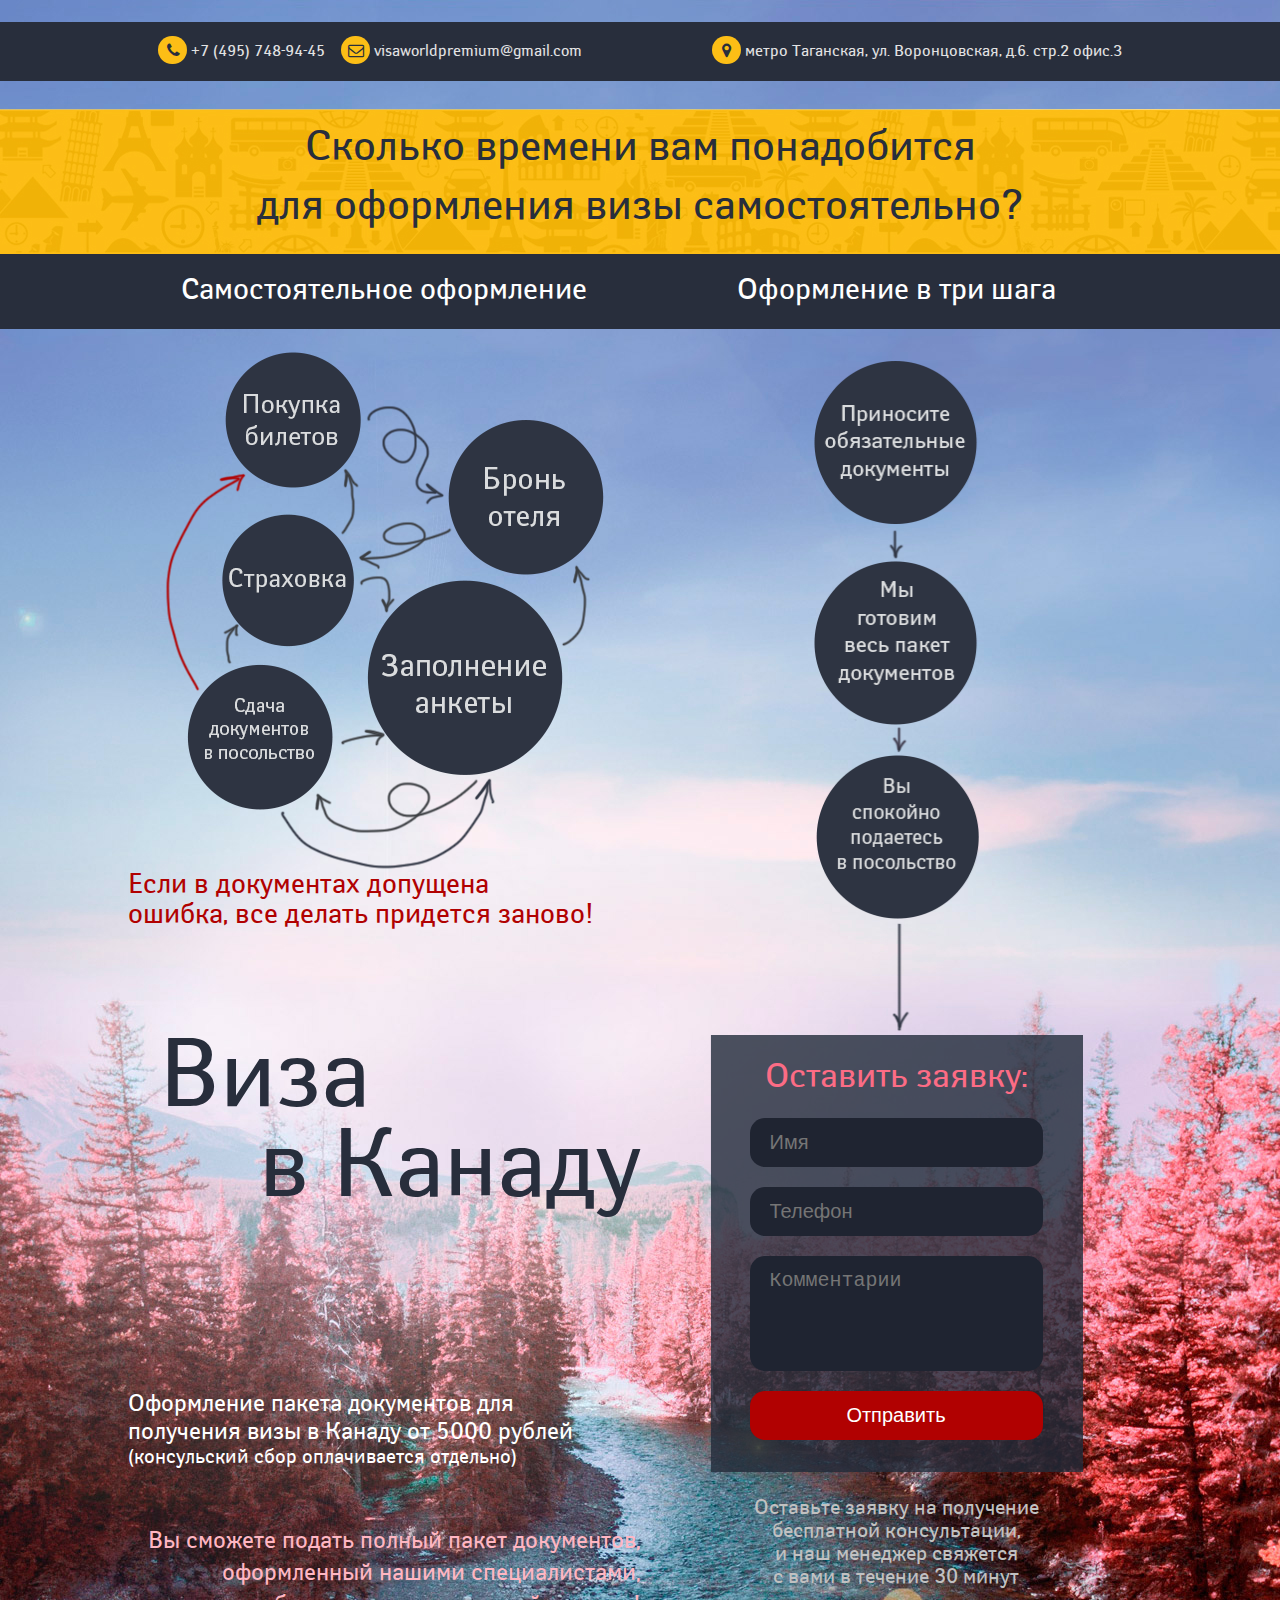
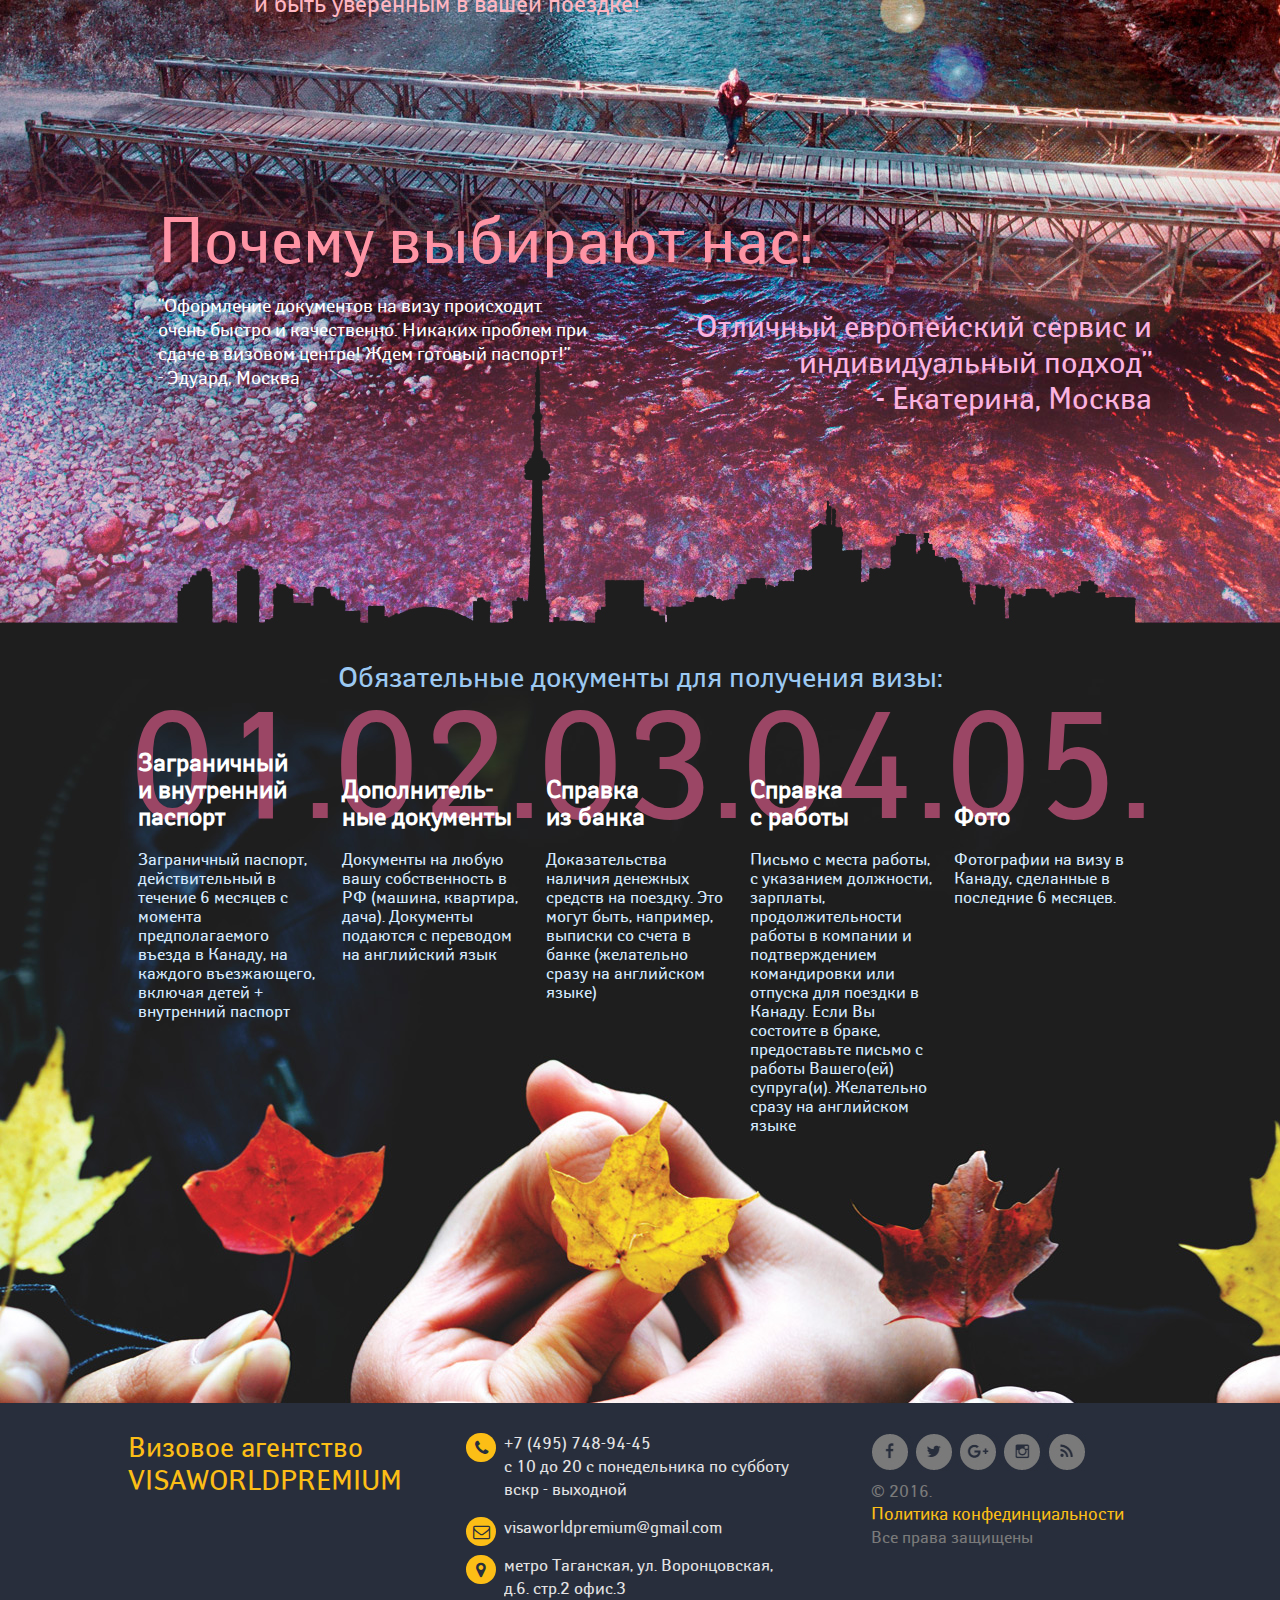
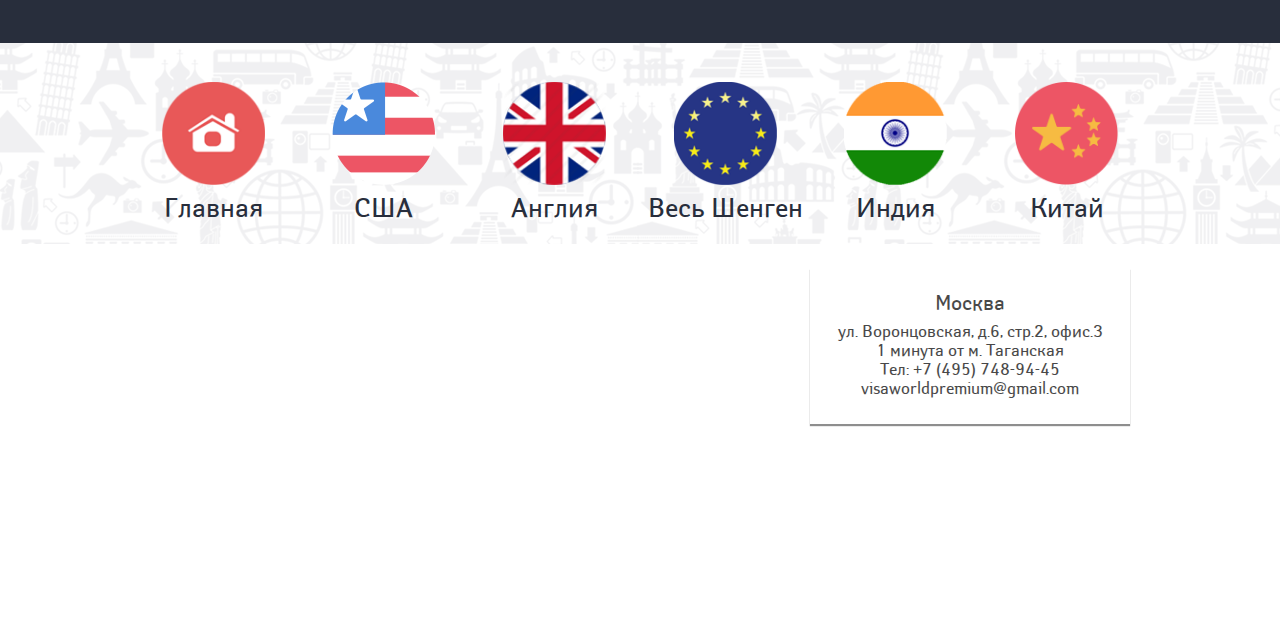
==== commit 6bd3e4f9: "Change site" ====
--- a/canada/index.html
+++ b/canada/index.html
@@ -5,55 +5,55 @@
 <title>Канада | VISAWORLDPREMIUM</title>
 <link rel="stylesheet" type="text/css" media="all" href="../wp-content/themes/vwp2/style.css" />
 <link rel="pingback" href="http://visaworldpremium.ru/xmlrpc.php" />
-
-<!-- All in One SEO Pack 2.3.11.1 by Michael Torbert of Semper Fi Web Design[178,210] -->
-<link rel="canonical" href="index.html" />
-<!-- /all in one seo pack -->
-<link rel='dns-prefetch' href='http://s0.wp.com' />
-<link rel='dns-prefetch' href='http://s.w.org' />
-		<script type="text/javascript">
-			window._wpemojiSettings = {"baseUrl":"https:\/\/s.w.org\/images\/core\/emoji\/2.2.1\/72x72\/","ext":".png","svgUrl":"https:\/\/s.w.org\/images\/core\/emoji\/2.2.1\/svg\/","svgExt":".svg","source":{"concatemoji":"http:\/\/visaworldpremium.ru\/wp-includes\/js\/wp-emoji-release.min.js?ver=4.7.2"}};
-			!function(a,b,c){function d(a){var b,c,d,e,f=String.fromCharCode;if(!k||!k.fillText)return!1;switch(k.clearRect(0,0,j.width,j.height),k.textBaseline="top",k.font="600 32px Arial",a){case"flag":return k.fillText(f(55356,56826,55356,56819),0,0),!(j.toDataURL().length<3e3)&&(k.clearRect(0,0,j.width,j.height),k.fillText(f(55356,57331,65039,8205,55356,57096),0,0),b=j.toDataURL(),k.clearRect(0,0,j.width,j.height),k.fillText(f(55356,57331,55356,57096),0,0),c=j.toDataURL(),b!==c);case"emoji4":return k.fillText(f(55357,56425,55356,57341,8205,55357,56507),0,0),d=j.toDataURL(),k.clearRect(0,0,j.width,j.height),k.fillText(f(55357,56425,55356,57341,55357,56507),0,0),e=j.toDataURL(),d!==e}return!1}function e(a){var c=b.createElement("script");c.src=a,c.defer=c.type="text/javascript",b.getElementsByTagName("head")[0].appendChild(c)}var f,g,h,i,j=b.createElement("canvas"),k=j.getContext&&j.getContext("2d");for(i=Array("flag","emoji4"),c.supports={everything:!0,everythingExceptFlag:!0},h=0;h<i.length;h++)c.supports[i[h]]=d(i[h]),c.supports.everything=c.supports.everything&&c.supports[i[h]],"flag"!==i[h]&&(c.supports.everythingExceptFlag=c.supports.everythingExceptFlag&&c.supports[i[h]]);c.supports.everythingExceptFlag=c.supports.everythingExceptFlag&&!c.supports.flag,c.DOMReady=!1,c.readyCallback=function(){c.DOMReady=!0},c.supports.everything||(g=function(){c.readyCallback()},b.addEventListener?(b.addEventListener("DOMContentLoaded",g,!1),a.addEventListener("load",g,!1)):(a.attachEvent("onload",g),b.attachEvent("onreadystatechange",function(){"complete"===b.readyState&&c.readyCallback()})),f=c.source||{},f.concatemoji?e(f.concatemoji):f.wpemoji&&f.twemoji&&(e(f.twemoji),e(f.wpemoji)))}(window,document,window._wpemojiSettings);
-		</script>
-		<style type="text/css">img.wp-smiley,
-img.emoji {
-	display: inline !important;
-	border: none !important;
-	box-shadow: none !important;
-	height: 1em !important;
-	width: 1em !important;
-	margin: 0 .07em !important;
-	vertical-align: -0.1em !important;
-	background: none !important;
-	padding: 0 !important;
-}
-</style>
-<link rel='stylesheet' id='contact-form-7-css'  href='../wp-content/plugins/contact-form-7/includes/css/styles-ver=4.6.css' type='text/css' media='all' />
-<link rel='stylesheet' id='jetpack_css-css'  href='../wp-content/plugins/jetpack/css/jetpack-ver=4.4.2.css' type='text/css' media='all' />
-<script type='text/javascript' src='../wp-includes/js/jquery/jquery-ver=1.12.4.js'></script>
-<script type='text/javascript' src='../wp-includes/js/jquery/jquery-migrate.min-ver=1.4.1.js'></script>
-<link rel='https://api.w.org/' href='../wp-json/index.json' />
-<link rel="EditURI" type="application/rsd+xml" title="RSD" href="../xmlrpc.php-rsd.xml" />
-<link rel="wlwmanifest" type="application/wlwmanifest+xml" href="../wp-includes/wlwmanifest.xml" /> 
-<meta name="generator" content="WordPress 4.7.2" />
-<link rel='shortlink' href='http://wp.me/P8fleC-g' />
-<link rel="alternate" type="application/json+oembed" href="../wp-json/oembed/1.0/embed-url=http---visaworldpremium.ru-canada-.json" />
-<link rel="alternate" type="text/xml+oembed" href="../wp-json/oembed/1.0/embed-url=http---visaworldpremium.ru-canada-&amp;format=xml.xml" />
+
+<!-- All in One SEO Pack 2.3.11.1 by Michael Torbert of Semper Fi Web Design[178,210] -->
+<link rel="canonical" href="index.html" />
+<!-- /all in one seo pack -->
+<link rel='dns-prefetch' href='http://s0.wp.com' />
+<link rel='dns-prefetch' href='http://s.w.org' />
+		<script type="text/javascript">
+			window._wpemojiSettings = {"baseUrl":"https:\/\/s.w.org\/images\/core\/emoji\/2.2.1\/72x72\/","ext":".png","svgUrl":"https:\/\/s.w.org\/images\/core\/emoji\/2.2.1\/svg\/","svgExt":".svg","source":{"concatemoji":"http:\/\/visaworldpremium.ru\/wp-includes\/js\/wp-emoji-release.min.js?ver=4.7.2"}};
+			!function(a,b,c){function d(a){var b,c,d,e,f=String.fromCharCode;if(!k||!k.fillText)return!1;switch(k.clearRect(0,0,j.width,j.height),k.textBaseline="top",k.font="600 32px Arial",a){case"flag":return k.fillText(f(55356,56826,55356,56819),0,0),!(j.toDataURL().length<3e3)&&(k.clearRect(0,0,j.width,j.height),k.fillText(f(55356,57331,65039,8205,55356,57096),0,0),b=j.toDataURL(),k.clearRect(0,0,j.width,j.height),k.fillText(f(55356,57331,55356,57096),0,0),c=j.toDataURL(),b!==c);case"emoji4":return k.fillText(f(55357,56425,55356,57341,8205,55357,56507),0,0),d=j.toDataURL(),k.clearRect(0,0,j.width,j.height),k.fillText(f(55357,56425,55356,57341,55357,56507),0,0),e=j.toDataURL(),d!==e}return!1}function e(a){var c=b.createElement("script");c.src=a,c.defer=c.type="text/javascript",b.getElementsByTagName("head")[0].appendChild(c)}var f,g,h,i,j=b.createElement("canvas"),k=j.getContext&&j.getContext("2d");for(i=Array("flag","emoji4"),c.supports={everything:!0,everythingExceptFlag:!0},h=0;h<i.length;h++)c.supports[i[h]]=d(i[h]),c.supports.everything=c.supports.everything&&c.supports[i[h]],"flag"!==i[h]&&(c.supports.everythingExceptFlag=c.supports.everythingExceptFlag&&c.supports[i[h]]);c.supports.everythingExceptFlag=c.supports.everythingExceptFlag&&!c.supports.flag,c.DOMReady=!1,c.readyCallback=function(){c.DOMReady=!0},c.supports.everything||(g=function(){c.readyCallback()},b.addEventListener?(b.addEventListener("DOMContentLoaded",g,!1),a.addEventListener("load",g,!1)):(a.attachEvent("onload",g),b.attachEvent("onreadystatechange",function(){"complete"===b.readyState&&c.readyCallback()})),f=c.source||{},f.concatemoji?e(f.concatemoji):f.wpemoji&&f.twemoji&&(e(f.twemoji),e(f.wpemoji)))}(window,document,window._wpemojiSettings);
+		</script>
+		<style type="text/css">img.wp-smiley,
+img.emoji {
+	display: inline !important;
+	border: none !important;
+	box-shadow: none !important;
+	height: 1em !important;
+	width: 1em !important;
+	margin: 0 .07em !important;
+	vertical-align: -0.1em !important;
+	background: none !important;
+	padding: 0 !important;
+}
+</style>
+<link rel='stylesheet' id='contact-form-7-css'  href='../wp-content/plugins/contact-form-7/includes/css/styles-ver=4.6.css' type='text/css' media='all' />
+<link rel='stylesheet' id='jetpack_css-css'  href='../wp-content/plugins/jetpack/css/jetpack-ver=4.4.2.css' type='text/css' media='all' />
+<script type='text/javascript' src='../wp-includes/js/jquery/jquery-ver=1.12.4.js'></script>
+<script type='text/javascript' src='../wp-includes/js/jquery/jquery-migrate.min-ver=1.4.1.js'></script>
+<link rel='https://api.w.org/' href='../wp-json/index.json' />
+<link rel="EditURI" type="application/rsd+xml" title="RSD" href="../xmlrpc.php-rsd.xml" />
+<link rel="wlwmanifest" type="application/wlwmanifest+xml" href="../wp-includes/wlwmanifest.xml" /> 
+<meta name="generator" content="WordPress 4.7.2" />
+<link rel='shortlink' href='http://wp.me/P8fleC-g' />
+<link rel="alternate" type="application/json+oembed" href="../wp-json/oembed/1.0/embed-url=http---visaworldpremium.ru-canada-.json" />
+<link rel="alternate" type="text/xml+oembed" href="../wp-json/oembed/1.0/embed-url=http---visaworldpremium.ru-canada-&amp;format=xml.xml" />
 
 <link rel='dns-prefetch' href='http://v0.wordpress.com'>
-<style type='text/css'>img#wpstats{display:none}</style>
-<!-- Jetpack Open Graph Tags -->
-<meta property="og:type" content="article" />
-<meta property="og:title" content="Канада" />
-<meta property="og:url" content="http://visaworldpremium.ru/canada/" />
-<meta property="og:description" content="Посмотрите запись, чтобы узнать подробности." />
-<meta property="article:published_time" content="2016-12-29T16:47:37+00:00" />
-<meta property="article:modified_time" content="2016-12-29T16:47:37+00:00" />
-<meta property="og:site_name" content="VISAWORLDPREMIUM" />
-<meta property="og:image" content="https://s0.wp.com/i/blank.jpg" />
-<meta property="og:locale" content="ru_RU" />
-<meta name="twitter:card" content="summary" />
-<meta name="twitter:description" content="Посмотрите запись, чтобы узнать подробности." />
+<style type='text/css'>img#wpstats{display:none}</style>
+<!-- Jetpack Open Graph Tags -->
+<meta property="og:type" content="article" />
+<meta property="og:title" content="Канада" />
+<meta property="og:url" content="http://visaworldpremium.ru/canada/" />
+<meta property="og:description" content="Посмотрите запись, чтобы узнать подробности." />
+<meta property="article:published_time" content="2016-12-29T16:47:37+00:00" />
+<meta property="article:modified_time" content="2016-12-29T16:47:37+00:00" />
+<meta property="og:site_name" content="VISAWORLDPREMIUM" />
+<meta property="og:image" content="https://s0.wp.com/i/blank.jpg" />
+<meta property="og:locale" content="ru_RU" />
+<meta name="twitter:card" content="summary" />
+<meta name="twitter:description" content="Посмотрите запись, чтобы узнать подробности." />
 	<meta name="format-detection" content="telephone=no">
 	<meta name="format-detection" content="address=no">
 
@@ -69,96 +69,103 @@
 <div class="wrapper">
 <div class="home-canada">
 
-<!--Top Contacts Start-->
-<div class="top-contacts">
-<div class="top-contacts-ins">
-<div class="top-phone">
-<i class="fa fa-phone" aria-hidden="true"></i> +7 (495) 748-94-45</div>
-<div class="top-email">
-<i class="fa fa-envelope-o" aria-hidden="true"></i> visaworldpremium@gmail.com</div>
-<div class="top-adress">
-<i class="fa fa-map-marker" aria-hidden="true"></i> метро Таганская, ул. Воронцовская, д.6. стр.2 офис.3</div>
-</div>
-</div>
-<!--Top Contacts End-->
-
-<!--Top Slogan Start-->
-<div class="top-slogan">
-<span>Сколько времени вам понадобится<br />
-для оформления визы самостоятельно?</span>
-</div>
-<div class="top-slogans1">
-<div class="top-slogans1-ins">
-<div class="top-slogans1-left">
-Самостоятельное оформление
-</div>
-<div class="top-slogans1-right">
-Оформление в три шага
-</div>
-</div>
-</div>
-<!--Top Slogan End-->
-<!--Steps Start-->
-<div class="steps">
-<div class="steps-left">
-<div class="steps-title">Самостоятельное оформление</div>
-<img src="../wp-content/themes/vwp2/images/circle-bg1-3.png" />
-Если в документах допущена<br />
-ошибка, все делать придется заново!
-</div>
-<div class="steps-right">
-<div class="steps-title">Оформление в три шага</div>
-<img src="../wp-content/themes/vwp2/images/circle-bg2-5.png" />
-</div>
-</div>
-<!--Steps End-->
-
-<!--Form Start-->
-<div class="form-block">
-<div class="form-left">
-<span class="can-title can-title-right">Виза</span>
-<span class="can-title">в Канаду</span>
-
-<span class="can-subtitle">Оформление пакета документов для<br />
-получения визы в Канаду от 5000 рублей</span>
-<span class="can-subtitle-small">(консульский сбор оплачивается отдельно)</span>
-
-<div class="under-form-title2">
-Вы сможете подать полный пакет документов,<br />
-оформленный нашими специалистами,<br />
-и быть уверенным в вашей поездке!
-</div>
-</div>
-<div class="form-right">
-<div class="form-item2">
-<div class="form-item-ins">
-Оставить заявку:
-<form action="../mail.php.html" method="post" onsubmit="yaCounter42616294.reachGoal('canada'); return true;">
-<div class="order__input">
-<input type="text" class="input" name="name" placeholder="Имя" required>
-</div>
-<div class="order__input">
-<input type="text" class="input" name="phone" placeholder="Телефон" required>
-<input type="hidden" class="" value="Заявка с сайта. Страница Канада" name="type">
-</div>
-<div class="order__input">
-<textarea name="time" class="textarea" placeholder="Комментарии"></textarea>
-</div>
-<div class="order__input">
-<input type="submit" class="submit" value="Отправить">
-</div>
-</form>
-</div>
-</div>
-<div class="form-mess2">
-Оставьте заявку на получение<br />
-бесплатной консультации,<br />
-и наш менеджер свяжется<br />
-с вами в течение 30 минут
-</div>
-</div>
-</div>
-<!--Form End-->
+<!--Top Contacts Start-->
+<div class="top-contacts">
+<div class="top-contacts-ins">
+<div class="top-phone">
+<i class="fa fa-phone" aria-hidden="true"></i> +7 (495) 748-94-45</div>
+<div class="top-email">
+<i class="fa fa-envelope-o" aria-hidden="true"></i> visaworldpremium@gmail.com</div>
+<div class="top-adress">
+<i class="fa fa-map-marker" aria-hidden="true"></i> метро Таганская, ул. Воронцовская, д.6. стр.2 офис.3</div>
+</div>
+</div>
+<!--Top Contacts End-->
+
+<div class="wrap-middle2">
+    <div class="wrap-middle">
+        <div class="issuance-of-documents">
+            <div class="slogans">
+                <!--Top Slogan Start-->
+                <div class="top-slogan">
+                    <span>Сколько времени вам понадобится<br /> для оформления визы самостоятельно?</span>
+                </div>
+                <div class="top-slogans1">
+                    <div class="top-slogans1-ins">
+                        <div class="top-slogans1-left">
+                            Самостоятельное оформление
+                        </div>
+                        <div class="top-slogans1-right">
+                            Оформление в три шага
+                        </div>
+                    </div>
+                </div>
+                <!--Top Slogan End-->
+                <!--Steps Start-->
+                <div class="steps">
+                    <div class="steps-left">
+                        <div class="steps-title">Самостоятельное оформление</div>
+                        <img src="../wp-content/themes/vwp2/images/circle-bg1-3.png" />
+                        Если в документах допущена<br />
+                        ошибка, все делать придется заново!
+                    </div>
+                    <div class="steps-right">
+                        <div class="steps-title">Оформление в три шага</div>
+                        <img src="../wp-content/themes/vwp2/images/circle-bg2-5.png" />
+                    </div>
+                </div>
+                <!--Steps End-->
+            </div>
+            
+            <div class="form-descr">
+                <div class="form-left">
+                    <span class="can-title can-title-right">Виза</span>
+                    <span class="can-title">в Канаду</span>
+
+                    <span class="can-subtitle">Оформление пакета документов для<br />
+                        получения визы в Канаду от 5000 рублей</span>
+                        <span class="can-subtitle-small">(консульский сбор оплачивается отдельно)</span>
+
+                    <div class="under-form-title2">
+                        Вы сможете подать полный пакет документов,<br />
+                        оформленный нашими специалистами,<br />
+                        и быть уверенным в вашей поездке!
+                    </div>
+                </div>
+            </div>
+            <!--Form Start-->
+            <div class="form-documents">
+                <div class="form-item2">
+                    <div class="form-item-ins">
+                        Оставить заявку:
+                        <form action="../mail.php.html" method="post" onsubmit="yaCounter42616294.reachGoal('canada'); return true;">
+                            <div class="order__input">
+                                <input type="text" class="input" name="name" placeholder="Имя" required>
+                            </div>
+                            <div class="order__input">
+                                <input type="text" class="input" name="phone" placeholder="Телефон" required>
+                                <input type="hidden" class="" value="Заявка с сайта. Страница Канада" name="type">
+                            </div>
+                            <div class="order__input">
+                                <textarea name="time" class="textarea" placeholder="Комментарии"></textarea>
+                            </div>
+                            <div class="order__input">
+                                <input type="submit" class="submit" value="Отправить">
+                            </div>
+                        </form>
+                    </div>
+                </div>
+                <div class="form-mess2">
+                Оставьте заявку на получение<br />
+                бесплатной консультации,<br />
+                и наш менеджер свяжется<br />
+                с вами в течение 30 минут
+                </div>
+            </div>
+            <!--Form End-->
+        </div>
+    </div>
+</div>
 
 <div style="clear:both;"></div>
 
@@ -178,7 +185,7 @@
 - Екатерина, Москва
 </div>
 </div>
-
+<div class="after-block"></div>
 </div>
 <div class="home-canada2">
 
@@ -261,53 +268,54 @@
 
 <div style="clear:both;"></div>
 </div>
-<div class="footer">
-
-<!--Footer Informations Start-->
-<div class="footer-ins">
-<div class="footer-item1">
-Визовое агентство<br />
-VISAWORLDPREMIUM</div>
-<div class="footer-item2">
-<div class="footer-item2-ins">
-<i class="fa fa-phone" aria-hidden="true"></i> +7 (495) 748-94-45<br />
-<span>с 10 до 20 с понедельника по субботу<br />
-вскр - выходной</span>
-<div class="clear3"></div>
-<i class="fa fa-envelope-o" aria-hidden="true"></i> visaworldpremium@gmail.com<div class="clear3"></div>
-<i class="fa fa-map-marker" aria-hidden="true"></i> метро Таганская, ул. Воронцовская,<br /> <span>д.6. стр.2 офис.3</span></div>
-</div>
-<div class="footer-item3">
-<div class="footer-item3-ins">
-<img src="../wp-content/themes/vwp2/images/soc.jpg" />
-<div>© 2016.<br />
-<a href="index.html#">Политика конфединциальности</a><br />
-Все права защищены</div></div>
-</div>
-</div><!--Footer Informations End-->
-
-</div>
-
-<!--Lands Start-->
-<div class="lands-bg2">
-<div class="lands-bg-ins2">
-
-<div class="lands-item2">
-<a href="../index.html" title="Главная"><img src="../wp-content/themes/vwp2/images/home.png" /><span>Главная</span></a></div>
-<div class="lands-item2">
-<a href="../usa/index.html" title="США"><img src="../wp-content/themes/vwp2/images/usa.png" /><span>США</span></a></div>
-<div class="lands-item2">
-<a href="index.html" title="Канада"><img src="../wp-content/themes/vwp2/images/canada.png" /><span>Канада</span></a></div>
-<div class="lands-item2">
-<a href="../shengen/index.html" title="Весь Шенген"><img src="../wp-content/themes/vwp2/images/eu.png" /><span>Весь Шенген</span></a></div>
-<div class="lands-item2">
-<a href="../india/index.html" title="Индия"><img src="../wp-content/themes/vwp2/images/india.png" /><span>Индия</span></a></div>
-<div class="lands-item2">
-<a href="../china/index.html" title="Китай"><img src="../wp-content/themes/vwp2/images/kitai.png" /><span>Китай</span></a></div>
-<div style="clear:both;"></div>
-</div>
-</div><!--Lands End-->
-
+<div class="wrap-bottom">
+    <div class="footer">
+
+    <!--Footer Informations Start-->
+    <div class="footer-ins">
+    <div class="footer-item1">
+    Визовое агентство<br />
+    VISAWORLDPREMIUM</div>
+    <div class="footer-item2">
+    <div class="footer-item2-ins">
+    <i class="fa fa-phone" aria-hidden="true"></i> <span>+7 (495) 748-94-45<br />
+    с 10 до 20 с понедельника по субботу<br />
+    вскр - выходной</span>
+    <div class="clear3"></div>
+    <i class="fa fa-envelope-o" aria-hidden="true"></i> <span>visaworldpremium@gmail.com</span><div class="clear3"></div>
+    <i class="fa fa-map-marker" aria-hidden="true"></i> <span>метро Таганская, ул. Воронцовская,<br /> д.6. стр.2 офис.3</span></div>
+    </div>
+    <div class="footer-item3">
+    <div class="footer-item3-ins">
+    <img src="../wp-content/themes/vwp2/images/soc.jpg" />
+    <div>© 2016.<br />
+    <a href="index.html#">Политика конфединциальности</a><br />
+    Все права защищены</div></div>
+    </div>
+    </div><!--Footer Informations End-->
+
+    </div>
+
+    <!--Lands Start-->
+    <div class="lands-bg2">
+    <div class="lands-bg-ins2">
+
+    <div class="lands-item2">
+    <a href="../index.html" title="Главная"><img src="../wp-content/themes/vwp2/images/home.png" /><span>Главная</span></a></div>
+    <div class="lands-item2">
+    <a href="../usa/index.html" title="США"><img src="../wp-content/themes/vwp2/images/usa.png" /><span>США</span></a></div>
+    <div class="lands-item2">
+    <a href="../uk/index.html" title="Англия"><img src="../wp-content/themes/vwp2/images/england.png" /><span>Англия</span></a></div>
+    <div class="lands-item2">
+    <a href="../shengen/index.html" title="Весь Шенген"><img src="../wp-content/themes/vwp2/images/eu.png" /><span>Весь Шенген</span></a></div>
+    <div class="lands-item2">
+    <a href="../india/index.html" title="Индия"><img src="../wp-content/themes/vwp2/images/india.png" /><span>Индия</span></a></div>
+    <div class="lands-item2">
+    <a href="../china/index.html" title="Китай"><img src="../wp-content/themes/vwp2/images/kitai.png" /><span>Китай</span></a></div>
+    <div style="clear:both;"></div>
+    </div>
+    </div><!--Lands End-->
+</div>
 <div class="footer-map">
 <div class="cnt">
 				<div class="map__block">
@@ -339,24 +347,24 @@
 </script>
 </div>
 </div>
-	<div style="display:none">
-	</div>
-<script type='text/javascript' src='../wp-includes/js/comment-reply.min-ver=4.7.2.js'></script>
-<script type='text/javascript' src='../wp-content/plugins/contact-form-7/includes/js/jquery.form.min-ver=3.51.0-2014.06.20.js'></script>
-<script type='text/javascript'>
-/* <![CDATA[ */
-var _wpcf7 = {"recaptcha":{"messages":{"empty":"\u041f\u043e\u0436\u0430\u043b\u0443\u0439\u0441\u0442\u0430 \u043f\u043e\u0434\u0442\u0432\u0435\u0440\u0434\u0438\u0442\u0435, \u0447\u0442\u043e \u0412\u044b - \u043d\u0435 \u0440\u043e\u0431\u043e\u0442."}}};
-/* ]]> */
-</script>
-<script type='text/javascript' src='../wp-content/plugins/contact-form-7/includes/js/scripts-ver=4.6.js'></script>
-<script type='text/javascript' src='http://s0.wp.com/wp-content/js/devicepx-jetpack.js?ver=201706'></script>
-<script type='text/javascript' src='../wp-includes/js/wp-embed.min-ver=4.7.2.js'></script>
-<script type='text/javascript' src='http://stats.wp.com/e-201706.js' async defer></script>
-<script type='text/javascript'>
-	_stq = window._stq || [];
-	_stq.push([ 'view', {v:'ext',j:'1:4.4.2',blog:'121867238',post:'16',tz:'3',srv:'visaworldpremium.ru'} ]);
-	_stq.push([ 'clickTrackerInit', '121867238', '16' ]);
-</script>
+	<div style="display:none">
+	</div>
+<script type='text/javascript' src='../wp-includes/js/comment-reply.min-ver=4.7.2.js'></script>
+<script type='text/javascript' src='../wp-content/plugins/contact-form-7/includes/js/jquery.form.min-ver=3.51.0-2014.06.20.js'></script>
+<script type='text/javascript'>
+/* <![CDATA[ */
+var _wpcf7 = {"recaptcha":{"messages":{"empty":"\u041f\u043e\u0436\u0430\u043b\u0443\u0439\u0441\u0442\u0430 \u043f\u043e\u0434\u0442\u0432\u0435\u0440\u0434\u0438\u0442\u0435, \u0447\u0442\u043e \u0412\u044b - \u043d\u0435 \u0440\u043e\u0431\u043e\u0442."}}};
+/* ]]> */
+</script>
+<script type='text/javascript' src='../wp-content/plugins/contact-form-7/includes/js/scripts-ver=4.6.js'></script>
+<script type='text/javascript' src='http://s0.wp.com/wp-content/js/devicepx-jetpack.js?ver=201706'></script>
+<script type='text/javascript' src='../wp-includes/js/wp-embed.min-ver=4.7.2.js'></script>
+<script type='text/javascript' src='http://stats.wp.com/e-201706.js' async defer></script>
+<script type='text/javascript'>
+	_stq = window._stq || [];
+	_stq.push([ 'view', {v:'ext',j:'1:4.4.2',blog:'121867238',post:'16',tz:'3',srv:'visaworldpremium.ru'} ]);
+	_stq.push([ 'clickTrackerInit', '121867238', '16' ]);
+</script>
 <!-- Yandex.Metrika counter -->
 <script type="text/javascript">
     (function (d, w, c) {
--- a/wp-content/themes/vwp2/style.css
+++ b/wp-content/themes/vwp2/style.css
@@ -535,4 +535,257 @@
 @media (max-width : 320px) {
 	.pref-title {font-size:27px; line-height:33px; color:#0041da; display:block; margin:0 0 10px 0;}
 	.lands-item {width:50%; height:auto; float:left; padding-bottom:20px;}
-} +} 
+
+
+
+/*new styles*/
+
+.lands-item2, .lands-item {
+	width: 16.666%;
+}
+.home-canada {background: #7286c3 url("images/canada-bg.jpg") center bottom no-repeat;}
+.home-main {background: #3066ae url("images/home-bg.jpg") center bottom no-repeat;}
+.footer-item2-ins {width: 100%;}
+.slogan-descr {display: none;}
+.under-form-title3 {text-align: right;}
+.issuance-of-documents {max-width: 1024px; margin: 0 auto;}
+.steps {overflow: hidden;}
+.form-documents {width:512px; height:auto; float:right;}
+.form-descr {display:block; margin:0 auto; height:auto; color:#282e3c; text-align:center; font-size:53px; padding-top:3px;}
+.slogans {margin: 0 -288px;}
+.wrap-middle {overflow: hidden;}
+form .textarea {resize: none;}
+.wrapper {min-width: initial; overflow-x: hidden;}
+.footer-item2 span {overflow: hidden; padding-left: 0;}
+.footer-ins i {
+	float: left;
+	margin-right: 8px;
+}
+
+@media (max-width : 1024px) {
+	.slogans {margin: 0;}
+	.issuance-of-documents {display: table; width: 100%;}
+	.form-documents {width:100%; height:auto; float:none; clear:both;}
+	.form-descr {width:100%; display:block; margin:0 auto; height:auto; text-align:center; font-size:25px; clear:both; padding-top:3px;}
+	.top-contacts {background: none; margin-bottom: 0;}
+	.top-contacts-ins > * {
+		background-color: #282e3c;
+		padding: 5px 10px;
+		text-align: center;
+		margin-bottom: 8px;
+		padding-top: none;
+		overflow: hidden;
+	}
+	.slogan-descr {
+		display: block;
+		color: #98b0cf;
+		font-size: 28px;
+		padding: 30px 0;
+		margin-left: 35px;
+		text-align: center;
+	}
+
+	.form-left span.can-title, .form-left span.china-title, .form-left span.shen-title, 
+	.form-left span.usa-title, .form-left span.uk-title {
+		font-size: 63px;
+		line-height: 62px;
+		color: #282e3c;
+
+	}
+	.form-left span.can-subtitle, .form-left span.china-subtitle, 
+	.form-left span.shen-subtitle, .form-left span.usa-subtitle, .form-left span.uk-subtitle{
+		padding-top: 0;
+		margin-top: 10px;
+		font-size: 27px;
+		line-height: 32px;
+		padding-left: 10%;
+		text-align: left;
+	}
+	.form-left span.india-subtitle {
+		font-size: 31px;
+		line-height: 38px;
+	}
+	.form-left span.shen-subtitle, .form-left span.usa-subtitle, .form-left span.uk-subtitle {font-size: 25px;}
+	.form-left span.usa-subtitle, .form-left span.uk-subtitle {
+		line-height: 30px;
+		color: #fcbe16;
+	}
+
+	.form-left span.china-subtitle, .form-left span.china-subtitle-small {color: #606060;}
+	.form-left span.can-subtitle-small, .form-left span.china-subtitle-small, 
+	.form-left span.shen-subtitle-small, .form-left span.uk-subtitle-small {
+		font-size: 22px;
+		text-align: left;
+		padding-left: 10%;
+		line-height: 27px;
+	}
+	.form-left span.shen-subtitle-small,
+	.form-left span.usa-subtitle-small, .form-left span.uk-subtitle-small {font-size: 20px;}
+	.form-left span.usa-subtitle-small {
+		color: #fcbe16;
+		text-align: left;
+		padding-left: 10%;
+		line-height: 24px;
+	}
+	.under-form-title2, .under-form-title-china, .under-form-title-shen, .form-left span.usa-messag {
+		text-align: right;
+		font-size: 19px;
+		line-height: 24px;
+		color: #fde1e6;
+		padding: 0;
+		padding: 0 10% 0 20px;
+		margin: 23px 0;
+	}
+	.under-form-title-india {
+		font-size: 28px;
+		line-height: 34px;
+		padding: 45px;
+	}
+	.under-form-title-shen {color: #fff;}
+	.under-form-title-china {
+		font-size: 18px;
+		color: #7a7a7b;
+	}
+	.under-form-title3 {color: #fde1e6; margin-bottom: 20px;}
+	.wrap-bottom {display: table; width: 100%;}
+	.home-middle {
+		display: table-footer-group;
+		background: url("images/icon-bg.png") center top repeat-y;
+		padding-top: 20px;
+		height: auto;
+	}
+	.home-china {background: #ced3d7 url("images/china-bg-m.jpg") center bottom no-repeat;background-size: cover;}
+	.home-india {background: #0195FF url("images/india-bg1.jpg") center bottom no-repeat;}
+	.home-usa {background: #b66a7f url("images/usa-bg1.jpg") center bottom no-repeat;}
+	.home-uk {background: #a97156 url("images/london-bg1.jpg") center bottom no-repeat;background-size: cover;}
+
+	.home-shengen {background-size: cover;}
+	.home-india, .home-usa, .home-uk {padding: 0;}
+	.footer {display: table-header-group;}
+	.pref-blocks {
+		display: none;
+	}
+	.lands-items {padding-top: 20px;}
+	.lands-item a {
+		font-size: 25px;
+		color: #282e3c;
+	}
+	.lands-bg2 {min-width: 320px;}
+	.lands-bg-ins2 {padding-top: 20px;}
+	.can-title-right, .china-title-right2 {margin-left: -164px;}
+	.home-main, .home-china, .shengen-home {padding: 0;}
+	.home-canada {padding: 0;background: #7286c3 url("images/canada-bg.jpg") center bottom no-repeat;}
+	.top-slogan {width: 100%;}
+	.form-descr {display: table-header-group;}
+	.steps-left {margin-top: 10px;}
+	.footer-ins {padding: 15px 0 0;}
+	.footer-item1 {font-size: 26px;}
+	.form-mess2, .can2-title2, .can2-tworev, .form-mess, .lands-title, .footer-item3, 
+	.china2-title2, .china2-subtitle2, .shen2-title2, .shen2-subtitle2, .shen2-tworev,
+	.india2-title2, .india2-subtitle2, .usa2-title2, .usa2-subtitle2, .usa2-tworev, 
+	.usa2-tworev2, .under-form-title, .uk2-subtitle2, .uk2-tworev {display: none;}
+	.form-left {
+		font-size: 51px;
+		line-height: 60px;
+		color: #fff;
+		padding: 0 20px;
+	}
+	.after-block:after {
+		content: '';
+		padding-bottom: 40%;
+		display: block;
+		height: 0;
+		width: 100%;
+	}
+	.can2-numbers, .home-uk2 .after-block:after, 
+	.home-india .after-block:after, .home-india2 .after-block:after, 
+	.home-china2 .after-block:after {padding-bottom: 58%;}
+	.home-china .after-block:after {padding-bottom: 90%;}
+	.home-shengen .after-block:after {padding-bottom: 140%;}
+	.home-india2 {min-height: 100%;}
+	.under-form-title3 {padding-right: 10%;}
+	.footer-item2 {text-align: left;}
+	.footer-item2-ins {
+	    width: 340px;
+	}
+
+}
+@media (max-width : 840px) {
+	.lands-item2, .lands-item {width: 33.333%;}
+	.home-after:after {
+		content: '';
+		display: block;
+		height: 0;
+		width: 100%;
+		padding-bottom: 90%;
+	}
+	
+}
+@media (max-width : 640px) {
+	.top-contacts-ins i {
+		float: left;
+		margin-right: 10px;
+	}
+	.top-contacts-ins > * {
+		text-align: left; 
+		font-size: 16px;
+	}
+	.form-left {
+		padding: 0;
+		text-align: left;
+	}
+	.form-item {font-size: 32px;}
+	.slogan-descr {text-align: left;}
+	.can2-title {font-size: 25px;}
+	.form-item2 {font-size: 32px;}
+	.form-item-ins {padding: 20px 30px;}
+	.home-main {background: #24579a url("images/home-bg-m.jpg") center bottom no-repeat;background-size: cover;}
+	.home-canada {background:#8091c9 url("images/canada-bg-m.jpg") center bottom no-repeat; background-size: cover; padding: 0;}
+	.home-canada2 {background: #1e1e1e url("images/canada-bg-2.jpg") center bottom no-repeat;background-size: cover;}
+	.home-shengen2 {background: #288df4 url("images/shengen-bg-2.jpg") center bottom no-repeat;background-size: cover;}
+	.home-usa2 {background: #03a5ec url("images/usa-bg-2.jpg") center bottom no-repeat;background-size: cover;}
+	.home-uk2 {background: #288df4 url("images/uk-bg-2.jpg") center bottom no-repeat;background-size: cover;}
+	.home-india {background: #3d89ff url("images/india-bg-m.jpg") center bottom no-repeat;background-size: cover;}
+	.home-india2 {background: #cc7ab2 url("images/india-bg-2.jpg") center bottom no-repeat;background-size: cover;}
+	.home-china2 {background: #1d2167 url("images/china-bg-2.jpg") center bottom no-repeat;background-size: cover;}
+	.home-shengen {background: #b59e97 url("images/shengen-bg-m.jpg") center bottom no-repeat;background-size: cover;}
+	.home-usa {background: #b66a7f url("images/usa-bg-m.jpg") center bottom no-repeat;background-size: cover;}
+	.home-uk {background: #dc9f74 url("images/london-bg-m.jpg") center bottom no-repeat;background-size: cover;}
+
+	.home-usa .after-block:after, .home-usa2 .after-block:after {padding-bottom: 132%;}
+	.after-block:after {
+		padding-bottom: 100%;
+	}
+	.home-india2
+	.home-uk .after-block:after, .can2-numbers {padding-bottom: 154%;}
+	.home-uk2 .after-block:after {padding-bottom: 118%;}
+	.home-china2 .after-block:after {padding-bottom: 147%;}
+	.home-india .after-block:after, .home-china .after-block:after {padding-bottom: 109%;}
+	.home-india2 .after-block:after {padding-bottom: 217%;}
+	.home-shengen2 .after-block:after {padding-bottom: 109%;}
+	.form-left span.shen-subtitle,	.form-left span.shen-subtitle-small {padding-left: 7%;}
+}
+
+@media (max-width : 480px) {
+	.form-left span.shen-title {font-size: 55px;}
+	.lands-item2, .lands-item {width: 50%;}
+	.lands-item2 span, .lands-item span {font-size: 25px;}
+	.form-left span.can-subtitle {padding-left: 15px;}
+	.form-left span.can-subtitle-small {padding-left: 15px;}
+	.under-form-title2 {padding-right: 15px;}
+	.home-india2 {background: #cc7ab2 url("images/india-bg-2.jpg") center bottom no-repeat;background-size: cover;}
+	.under-form-title-india {text-align: left;padding-left: 20px;}
+	
+	.footer-item1 {
+	    padding: 0 15px;
+	    text-align: left;
+	}
+	.footer-item2-ins {
+	    width: 100%;
+	}
+	.footer-item2 {
+		padding: 30px 10px;
+		text-align: left;
+	}
+}